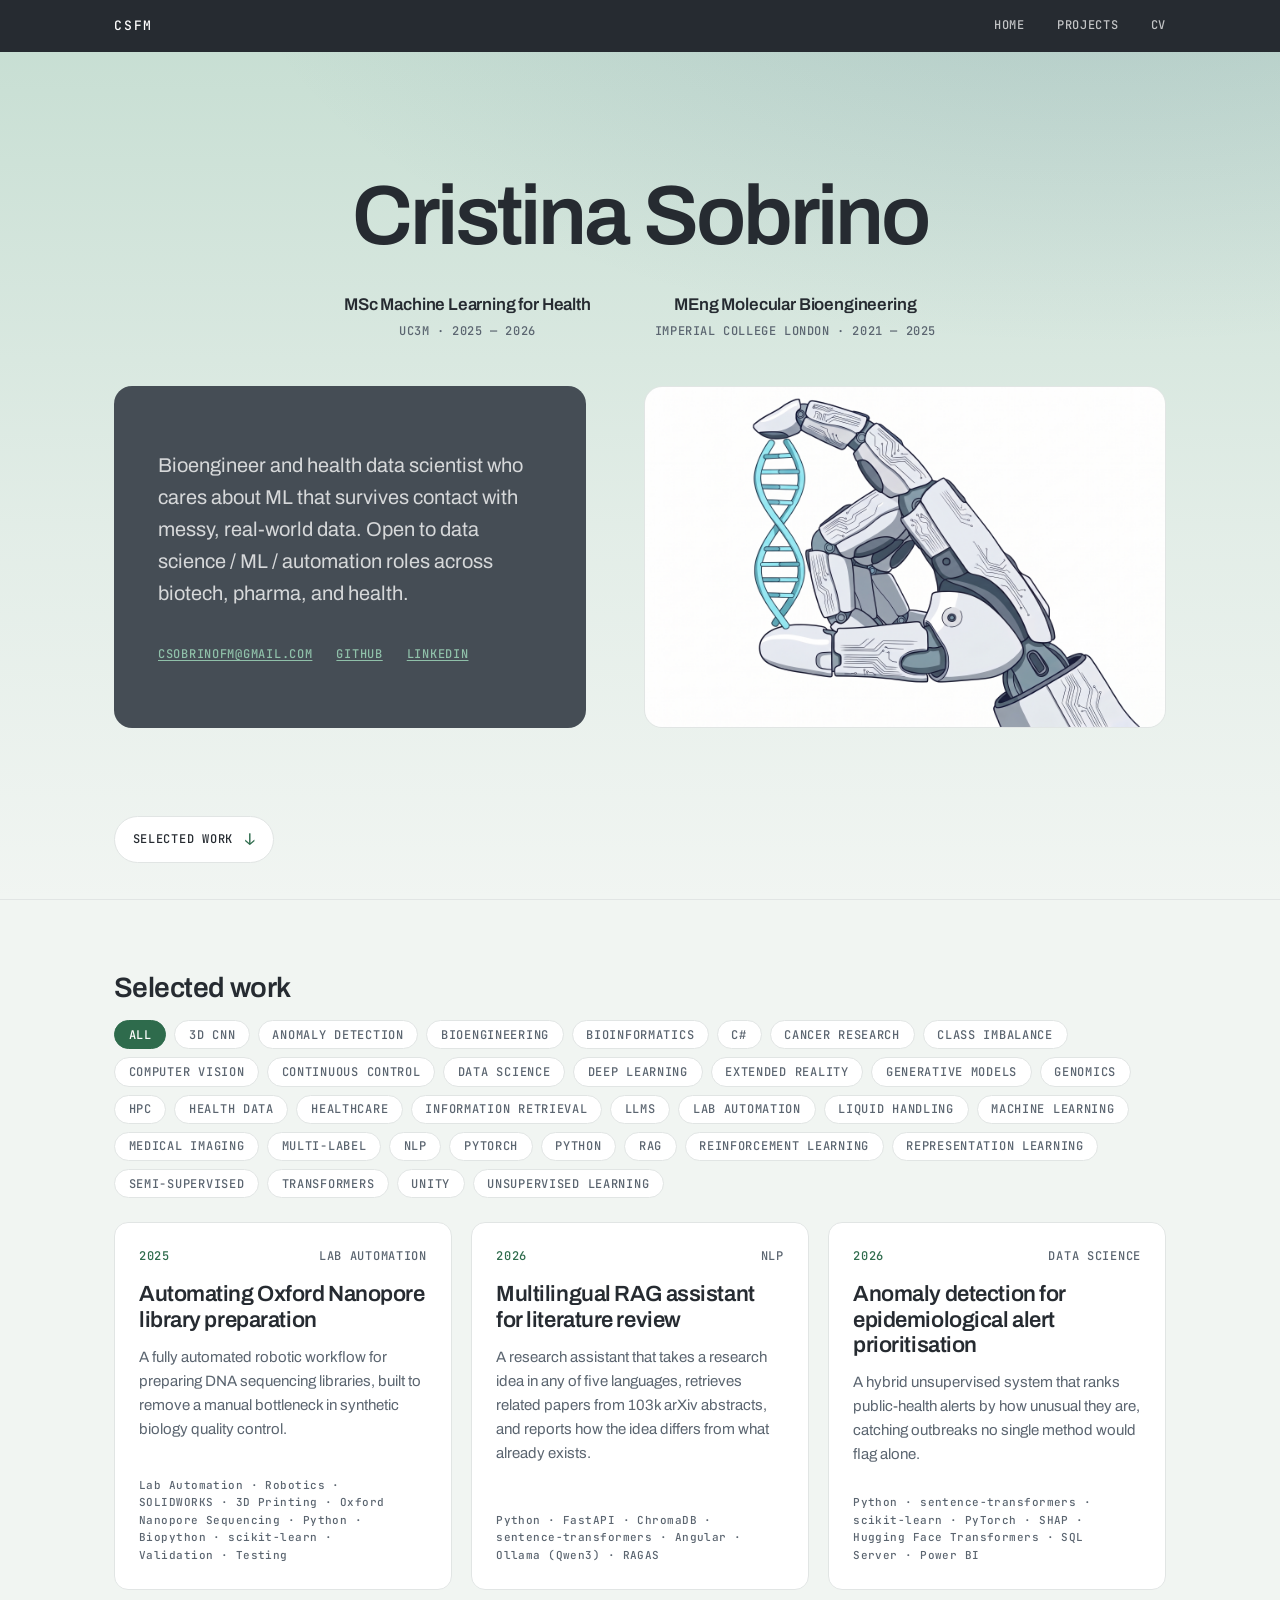
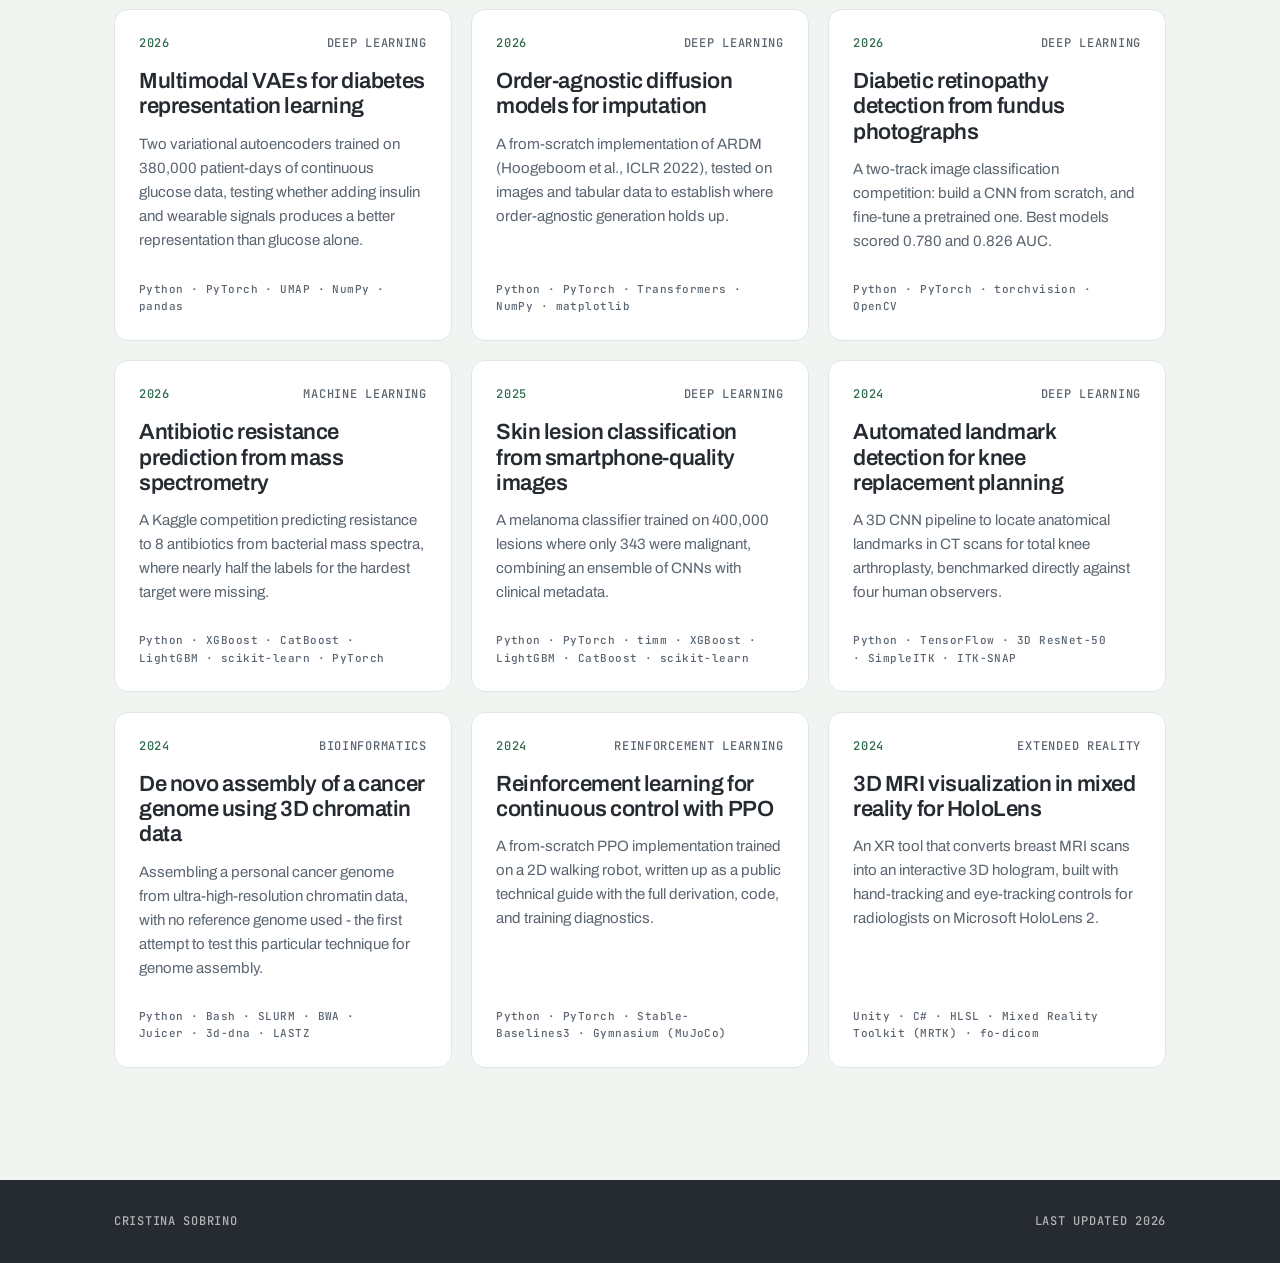
==== index.html @ 98f69caa "unity ux project added" ====
<!doctype html>
<html lang="en">
  <head>
    <meta charset="utf-8" />
    <meta name="viewport" content="width=device-width, initial-scale=1" />
    <title>Cristina Sobrino — Engineering &amp; data science portfolio</title>
    <meta
      name="description"
      content="Selected engineering, data science and software projects."
    />
    <link rel="preconnect" href="https://fonts.googleapis.com" />
    <link rel="preconnect" href="https://fonts.gstatic.com" crossorigin />
    <link
      href="https://fonts.googleapis.com/css2?family=Archivo:wght@400;500;600&family=JetBrains+Mono:wght@500&display=swap"
      rel="stylesheet"
    />
    <link rel="stylesheet" href="assets/css/style.css" />
  </head>
  <body>
    <nav class="nav">
      <div class="shell nav__inner">
        <a class="nav__mark mono" href="index.html">CSFM</a>
        <ul class="nav__links mono">
          <li><a href="index.html">Home</a></li>
          <li><a href="index.html#work">Projects</a></li>
          <li><a href="#">CV</a></li>
        </ul>
      </div>
    </nav>

    <header class="masthead">
      <div class="shell masthead__inner">
        <h1 class="masthead__name">Cristina Sobrino</h1>

        <ul class="degrees">
          <li class="degree">
            <span class="degree__title">MSc Machine Learning for Health</span>
            <span class="degree__meta">UC3M · 2025 — 2026</span>
          </li>
          <li class="degree">
            <span class="degree__title">MEng Molecular Bioengineering</span>
            <span class="degree__meta">Imperial College London · 2021 — 2025</span>
          </li>
        </ul>

        <div class="masthead__split">
          <div class="masthead__text">
            <p class="masthead__lede">
              Bioengineer and health data scientist who cares about ML that survives contact with messy, real-world data. 
              Open to data science / ML / automation roles across biotech, pharma, and health.
            </p>

            <div class="contact mono">
              <a href="mailto:csobrinofm@gmail.com">csobrinofm@gmail.com</a>
              <a href="#">GitHub</a>
              <a href="#">LinkedIn</a>
            </div>
          </div>

          <img
            class="cover"
            src="assets/img/cover.jpg"
            alt=""
            width="1200"
            height="900"
          />
        </div>
      </div>

      <div class="shell masthead__foot">
        <a class="cue" href="#work" data-cue>
          <span class="mono">Selected work</span>
          <span class="cue__arrow" aria-hidden="true">↓</span>
        </a>
      </div>
    </header>

    <main class="shell" id="work">
      <section aria-label="Projects">
        <div class="section__head">
          <h2 class="section__title">Selected work</h2>
          <div
            class="filters"
            data-filters
            role="group"
            aria-label="Filter projects by tag"
          ></div>
        </div>
        <div class="grid" data-grid></div>
      </section>
    </main>

    <footer class="footer">
      <div class="shell footer__inner mono">
        <span>Cristina Sobrino</span>
        <span>Last updated 2026</span>
      </div>
    </footer>

    <script src="assets/js/index.js"></script>
  </body>
</html>
---- assets/css/style.css ----
:root {
  /* Brand palette */
  --ink: #262b31;
  --muted: #5b6570;
  --accent: #8fc0a9;
  --accent-deep: #2e6b4c;
  --secondary: #4a6c8c;
  --rule: #e1e5e4;

  /* Surfaces: tinted ground, white sheets on top of it */
  --paper: #f1f5f2;
  --paper-deep: #e7eeea;
  --surface: #ffffff;
  --panel: #454d55;
  --wash: rgba(143, 192, 169, 0.12);
  --wash-strong: rgba(143, 192, 169, 0.22);

  --font-sans: "Archivo", system-ui, -apple-system, "Segoe UI", sans-serif;
  --font-mono: "JetBrains Mono", ui-monospace, "SF Mono", Menlo, monospace;

  --gutter: clamp(1.25rem, 5vw, 4rem);
  --measure: 66ch;
  --nav-h: 3.25rem;
  --radius: 14px;
}

*,
*::before,
*::after {
  box-sizing: border-box;
}

html {
  scroll-behavior: smooth;
}

#work {
  scroll-margin-top: calc(var(--nav-h) + 1.5rem);
}

body {
  margin: 0;
  min-height: 100vh;
  display: flex;
  flex-direction: column;
  background: var(--paper);
  color: var(--ink);
  font-family: var(--font-sans);
  font-weight: 400;
  font-size: 1rem;
  line-height: 1.6;
  -webkit-font-smoothing: antialiased;
}

h1,
h2,
h3 {
  font-weight: 600;
  letter-spacing: -0.02em;
  line-height: 1.15;
  margin: 0;
}

a {
  color: var(--accent-deep);
  text-decoration-thickness: 1px;
  text-underline-offset: 0.2em;
}

:focus-visible {
  outline: 2px solid var(--accent-deep);
  outline-offset: 3px;
}

img,
video {
  max-width: 100%;
  display: block;
}

/* Mono utility: data labels, numbers, tags */
.mono {
  font-family: var(--font-mono);
  font-weight: 500;
  font-size: 0.75rem;
  letter-spacing: 0.06em;
  text-transform: uppercase;
}

.shell {
  width: 100%;
  max-width: 1180px;
  margin: 0 auto;
  padding: 0 var(--gutter);
}

main.shell {
  flex: 1;
}

/* ---------- Top bar ---------- */

.nav {
  position: sticky;
  top: 0;
  z-index: 10;
  height: var(--nav-h);
  background: var(--ink);
  color: rgba(255, 255, 255, 0.72);
}

.nav__inner {
  display: flex;
  align-items: center;
  justify-content: space-between;
  gap: 1.5rem;
  height: 100%;
}

.nav__mark {
  color: var(--surface);
  text-decoration: none;
  font-size: 0.8125rem;
  letter-spacing: 0.14em;
}

.nav__links {
  display: flex;
  gap: clamp(1rem, 3vw, 2rem);
  margin: 0;
  padding: 0;
  list-style: none;
}

.nav__links a {
  color: rgba(255, 255, 255, 0.72);
  text-decoration: none;
  transition: color 0.18s;
}

.nav__links a:hover {
  color: var(--accent);
}

/* ---------- Masthead: full first screen ---------- */

.masthead {
  position: relative;
  display: flex;
  flex-direction: column;
  min-height: calc(100svh - var(--nav-h));
  overflow: hidden;
  border-bottom: 1px solid var(--rule);
  background:
    radial-gradient(
      110% 80% at 86% -15%,
      rgba(74, 108, 140, 0.18),
      transparent 62%
    ),
    linear-gradient(
      180deg,
      rgba(143, 192, 169, 0.42) 0%,
      rgba(143, 192, 169, 0.14) 58%,
      rgba(143, 192, 169, 0) 100%
    );
}

/* padding-block only — .shell owns the horizontal gutter */
/* Cover: name across the top, then info left and image right */
.masthead__inner {
  flex: 1;
  display: flex;
  flex-direction: column;
  justify-content: center;
  padding-block: clamp(2.5rem, 7vh, 4rem) clamp(2rem, 4vh, 3rem);
}

/* Both columns stretch to one shared top and bottom edge */
.masthead__split {
  display: grid;
  grid-template-columns: minmax(0, 0.95fr) minmax(0, 1.05fr);
  align-items: stretch;
  gap: clamp(2rem, 4.5vw, 4rem);
  margin-top: clamp(1.75rem, 5vh, 3rem);
}

.masthead__text {
  display: flex;
  flex-direction: column;
  align-items: flex-start;
  justify-content: center;
  padding: clamp(1.75rem, 3.5vw, 2.75rem);
  border-radius: calc(var(--radius) + 4px);
  background: var(--panel);
  color: var(--surface);
}

.masthead__text .masthead__lede {
  color: rgba(255, 255, 255, 0.78);
}

.masthead__text .contact a {
  color: var(--accent);
}

.masthead__text .contact a:hover {
  color: var(--surface);
}

.cover {
  width: 100%;
  height: 100%;
  min-height: clamp(17rem, 38vh, 24rem);
  object-fit: cover;
  border: 1px solid var(--rule);
  border-radius: calc(var(--radius) + 4px);
  background: var(--surface);
}

.masthead__foot {
  padding-block: 0 clamp(1.75rem, 4vh, 2.75rem);
}

.cue {
  display: inline-flex;
  align-items: center;
  gap: 0.75rem;
  padding: 0.6rem 1.1rem;
  border: 1px solid var(--rule);
  border-radius: 999px;
  background: var(--surface);
  color: var(--ink);
  text-decoration: none;
  transition: opacity 0.3s, border-color 0.2s, color 0.2s;
}

.cue:hover {
  border-color: var(--accent);
  color: var(--accent-deep);
}

.cue__arrow {
  font-family: var(--font-mono);
  color: var(--accent-deep);
  animation: bob 2.4s ease-in-out infinite;
}

.cue--hidden {
  opacity: 0;
  pointer-events: none;
}

@keyframes bob {
  0%,
  100% {
    transform: translateY(0);
  }
  50% {
    transform: translateY(3px);
  }
}

.masthead__name {
  font-size: clamp(2.75rem, 8vw, 5.25rem);
  letter-spacing: -0.035em;
  text-align: center;
  text-wrap: balance; /* if it wraps, split the lines evenly */
}

.masthead__lede {
  max-width: 38ch;
  margin: 0;
  font-size: clamp(1.0625rem, 1.6vw, 1.25rem);
  color: var(--muted);
}

/* Degrees: centred under the name, side by side until they run out of room */
.degrees {
  display: flex;
  flex-wrap: wrap;
  justify-content: center;
  gap: 0.75rem clamp(2rem, 5vw, 4rem);
  margin: clamp(1.25rem, 3vh, 2rem) 0 0;
  padding: 0;
  list-style: none;
  text-align: center;
}

.degree {
  display: grid;
  gap: 0.2rem;
}

/* Sans for the degree itself — mono is for labels and numbers, not content */
.degree__title {
  font-size: 1.0625rem;
  font-weight: 600;
  letter-spacing: -0.01em;
  color: var(--ink);
}

.degree__meta {
  font-family: var(--font-mono);
  font-weight: 500;
  font-size: 0.75rem;
  letter-spacing: 0.05em;
  text-transform: uppercase;
  color: var(--muted);
}

.contact {
  display: flex;
  flex-wrap: wrap;
  gap: 1.5rem;
  padding: clamp(1.75rem, 4vh, 2.5rem) 0 0;
}

/* ---------- Filters ---------- */

.section__head {
  display: flex;
  flex-wrap: wrap;
  justify-content: space-between;
  align-items: baseline;
  gap: 1rem 1.5rem;
  padding-block: clamp(3rem, 8vh, 5rem) 1.5rem;
}

.section__title {
  font-size: clamp(1.375rem, 2.4vw, 1.75rem);
}

.filters {
  display: flex;
  flex-wrap: wrap;
  align-items: center;
  gap: 0.5rem;
}

.filter {
  font-family: var(--font-mono);
  font-weight: 500;
  font-size: 0.75rem;
  letter-spacing: 0.06em;
  text-transform: uppercase;
  color: var(--muted);
  background: var(--surface);
  border: 1px solid var(--rule);
  border-radius: 999px;
  padding: 0.35rem 0.85rem;
  cursor: pointer;
  transition: color 0.18s, border-color 0.18s, background-color 0.18s;
}

.filter:hover {
  color: var(--ink);
  border-color: var(--accent);
}

.filter[aria-pressed="true"] {
  color: var(--surface);
  border-color: var(--accent-deep);
  background: var(--accent-deep);
}

/* ---------- Project grid ---------- */

.grid {
  display: grid;
  grid-template-columns: repeat(auto-fill, minmax(320px, 1fr));
  gap: clamp(0.875rem, 1.5vw, 1.25rem);
}

.card {
  display: flex;
  flex-direction: column;
  gap: 0.75rem;
  min-height: 15rem;
  padding: 1.5rem;
  border: 1px solid var(--rule);
  border-radius: var(--radius);
  color: inherit;
  text-decoration: none;
  background: var(--surface);
  transition: background-color 0.2s, border-color 0.2s, opacity 0.2s;
}

.card:hover,
.card:focus-visible {
  background: var(--wash);
  border-color: var(--accent);
}

.card--dimmed {
  opacity: 0.35;
  pointer-events: none;
}

.card__meta {
  display: flex;
  justify-content: space-between;
  gap: 1rem;
  color: var(--muted);
}

.card__year {
  color: var(--accent-deep);
}

.card__title {
  font-size: 1.375rem;
  margin-top: 0.25rem;
  transition: color 0.2s;
}

.card:hover .card__title {
  color: var(--accent-deep);
}

.card__summary {
  color: var(--muted);
  font-size: 0.9375rem;
  margin: 0;
}

.card__foot {
  display: flex;
  justify-content: space-between;
  align-items: flex-end;
  gap: 1rem;
  margin-top: auto;
  padding-top: 1rem;
  color: var(--muted);
}

.card__stack {
  font-family: var(--font-mono);
  font-weight: 500;
  font-size: 0.6875rem;
  letter-spacing: 0.04em;
  color: var(--muted);
}

.card__arrow {
  color: var(--accent-deep);
  transform: translateX(-0.25rem);
  opacity: 0;
  transition: transform 0.2s, opacity 0.2s;
}

.card:hover .card__arrow,
.card:focus-visible .card__arrow {
  transform: translateX(0);
  opacity: 1;
}

.tags {
  display: flex;
  flex-wrap: wrap;
  gap: 0.375rem;
}

.tag {
  font-family: var(--font-mono);
  font-weight: 500;
  font-size: 0.6875rem;
  letter-spacing: 0.05em;
  text-transform: uppercase;
  color: var(--accent-deep);
  background: var(--wash-strong);
  border-radius: 2px;
  padding: 0.2rem 0.45rem;
}

/* ---------- Project detail ---------- */

/* Detail pages carry the same colour wash as the masthead, without the band */
.detail {
  background:
    radial-gradient(
      90% 55% at 88% 0%,
      rgba(74, 108, 140, 0.16),
      transparent 60%
    ),
    linear-gradient(
      180deg,
      rgba(143, 192, 169, 0.4) 0%,
      rgba(143, 192, 169, 0) 380px
    ),
    var(--paper);
  background-repeat: no-repeat;
}

.back {
  display: inline-block;
  padding: 1.75rem 0;
  text-decoration: none;
  color: var(--muted);
}

.back:hover {
  color: var(--accent-deep);
}

.sheet {
  background: var(--surface);
  border: 1px solid var(--rule);
  border-radius: var(--radius);
  padding: clamp(1.5rem, 4vw, 3.5rem) clamp(1.25rem, 4vw, 3.5rem)
    clamp(2.5rem, 5vw, 4rem);
}

.project__head {
  padding-bottom: clamp(1.5rem, 3vw, 2.25rem);
}

.project__title {
  font-size: clamp(2rem, 5.5vw, 3.5rem);
  letter-spacing: -0.03em;
  max-width: 20ch;
  margin-top: 1rem;
}

.project__summary {
  max-width: var(--measure);
  margin: 1.25rem 0 0;
  font-size: clamp(1.0625rem, 1.6vw, 1.1875rem);
  color: var(--muted);
}

/* Prose in the main column, spec sheet in a sticky rail beside it */
.layout {
  display: grid;
  grid-template-columns: minmax(0, 1fr) 16rem;
  gap: clamp(2rem, 5vw, 4rem);
  padding-top: clamp(1.5rem, 3vw, 2.25rem);
}

.spec {
  align-self: start;
  border-radius: var(--radius);
  position: sticky;
  top: calc(var(--nav-h) + 1.5rem);
  margin: 0;
  padding: 0.25rem 1.25rem;
  background: var(--paper);
  border: 1px solid var(--rule);
}

.spec__row {
  padding: 0.75rem 0;
  border-bottom: 1px solid var(--rule);
}

.spec__key {
  display: block;
  margin-bottom: 0.15rem;
}

.spec__row:last-child {
  border-bottom: 0;
}

.spec__key {
  color: var(--muted);
}

.spec__row dd {
  margin: 0;
}

.spec__value {
  font-size: 0.9375rem;
}

.spec__value--mono {
  font-family: var(--font-mono);
  font-weight: 500;
  font-size: 0.8125rem;
}

.prose {
  max-width: var(--measure);
}

.prose h2 {
  font-size: 1.25rem;
  margin: 2.5rem 0 0.75rem;
}

.prose h2:first-child {
  margin-top: 0;
}

.prose p {
  margin: 0 0 1.125rem;
}

.prose ul {
  margin: 0 0 1.125rem;
  padding-left: 1.1rem;
}

.prose li {
  margin-bottom: 0.375rem;
}

.gallery {
  display: flex;
  flex-wrap: wrap;
  align-items: flex-start;
  gap: 1.5rem;
  padding: clamp(2.5rem, 5vw, 3.5rem) 0 0;
}

.section-images {
  display: flex;
  flex-direction: column;
  gap: 1.5rem;
  margin: 1.5rem 0;
}

/* Two- and three-up. Each figure is given width in proportion to its own
   aspect ratio, so every image in a row lands at exactly the same height
   without being cropped or stretched — equal columns would instead leave
   images of differing shape at differing heights. */
.section-images__row {
  display: flex;
  align-items: flex-start;
  gap: 1.5rem;
}

.section-images--triple .section-images__row {
  gap: 1rem;
}

.section-images__row > .figure {
  flex: var(--aspect, 1) 1 0%;
  min-width: 0;
}

.section-images__row .figure__frame:not(.figure__frame--empty) {
  width: 100%;
}

.section-images__row .figure__frame img {
  display: block;
  width: 100%;
  height: auto;
}

.figure {
  margin: 0;
}

.figure__frame {
  border: 1px solid var(--rule);
  border-radius: var(--radius);
  background: var(--paper);
  overflow: hidden;
}

/* Shrink the frame to the image rather than letting it run the full column
   width with the image floating in it. Images are never scaled up past
   their own resolution. */
.figure__frame:not(.figure__frame--empty) {
  width: fit-content;
  max-width: 100%;
}

/* Same height across the row, natural aspect ratio per image —
   width follows the image's own shape, gaps are left blank rather
   than cropping or stretching. Doesn't apply to the empty placeholder,
   which has no image to size around and keeps its own 4:3 box. */
.gallery .figure__frame:not(.figure__frame--empty) {
  height: clamp(14rem, 22vw, 20rem);
  width: fit-content;
}

.gallery .figure__frame img {
  height: 100%;
  width: auto;
  max-width: 100%;
  display: block;
}

.figure__frame--empty {
  display: grid;
  place-items: center;
  aspect-ratio: 4 / 3;
  background: repeating-linear-gradient(
    -45deg,
    var(--paper),
    var(--paper) 9px,
    var(--paper-deep) 9px,
    var(--paper-deep) 18px
  );
  color: var(--muted);
}

.figure figcaption {
  padding-top: 0.625rem;
  color: var(--muted);
  font-family: var(--font-mono);
  font-weight: 500;
  font-size: 0.75rem;
}

.repo {
  display: inline-flex;
  border-radius: calc(var(--radius) - 6px);
  align-items: center;
  gap: 0.5rem;
  margin: clamp(2.5rem, 5vw, 3.5rem) 0 0;
  padding: 0.7rem 1.1rem;
  border: 1px solid var(--accent-deep);
  background: var(--accent-deep);
  color: var(--surface);
  text-decoration: none;
  font-family: var(--font-mono);
  font-weight: 500;
  font-size: 0.8125rem;
  letter-spacing: 0.05em;
  text-transform: uppercase;
  transition: background-color 0.2s;
}

.repo:hover {
  background: #245740;
}

/* ---------- Footer band ---------- */

.footer {
  margin-top: clamp(4rem, 9vw, 7rem);
  background: var(--ink);
  color: rgba(255, 255, 255, 0.65);
}

.footer__inner {
  display: flex;
  flex-wrap: wrap;
  justify-content: space-between;
  gap: 1rem;
  padding-block: 2rem;
}

.footer a {
  color: var(--accent);
}

/* ---------- Motion ---------- */

.reveal {
  opacity: 0;
  transform: translateY(8px);
}

.reveal--in {
  animation: reveal 0.55s ease forwards;
  animation-delay: var(--delay, 0ms);
}

@keyframes reveal {
  to {
    opacity: 1;
    transform: none;
  }
}

@media (prefers-reduced-motion: reduce) {
  html {
    scroll-behavior: auto;
  }

  *,
  *::before,
  *::after {
    animation-duration: 0.01ms !important;
    animation-iteration-count: 1 !important;
    transition-duration: 0.01ms !important;
  }

  .reveal {
    opacity: 1;
    transform: none;
  }
}

/* ---------- Small screens ---------- */

@media (max-width: 900px) {
  .masthead__split {
    grid-template-columns: 1fr;
    gap: clamp(1.75rem, 5vh, 2.5rem);
  }

  .cover {
    aspect-ratio: 16 / 10;
  }

  .layout {
    grid-template-columns: 1fr;
  }

  .spec {
    position: static;
    order: -1;
  }
}

@media (max-width: 640px) {
  /* Mono runs wide — keep long degree titles on one line */
  .degree__title {
    font-size: 0.875rem;
  }

  .degree__meta {
    font-size: 0.6875rem;
  }

  .grid {
    grid-template-columns: 1fr;
  }

  .gallery .figure__frame:not(.figure__frame--empty) {
    height: auto;
    width: 100%;
  }

  .gallery .figure__frame:not(.figure__frame--empty) img {
    width: 100%;
    height: auto;
  }

  .section-images__row {
    flex-direction: column;
  }
}
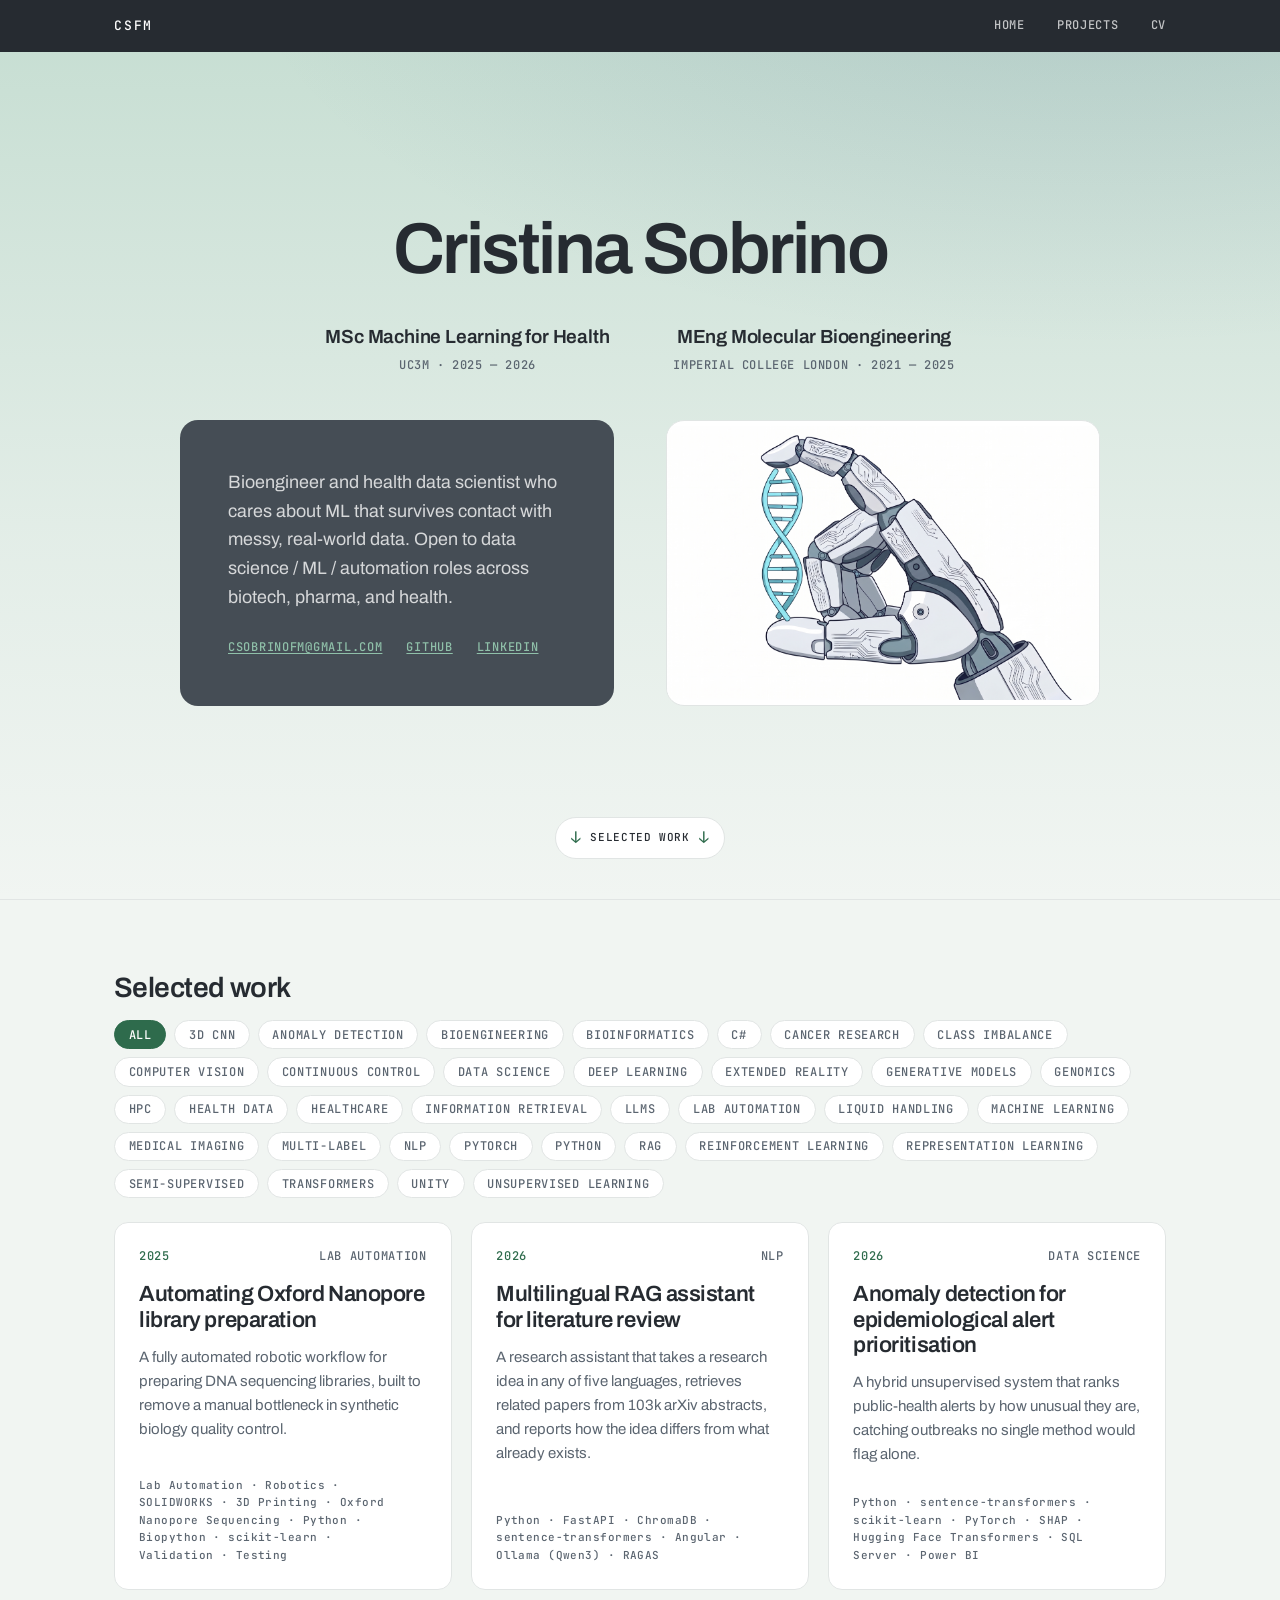
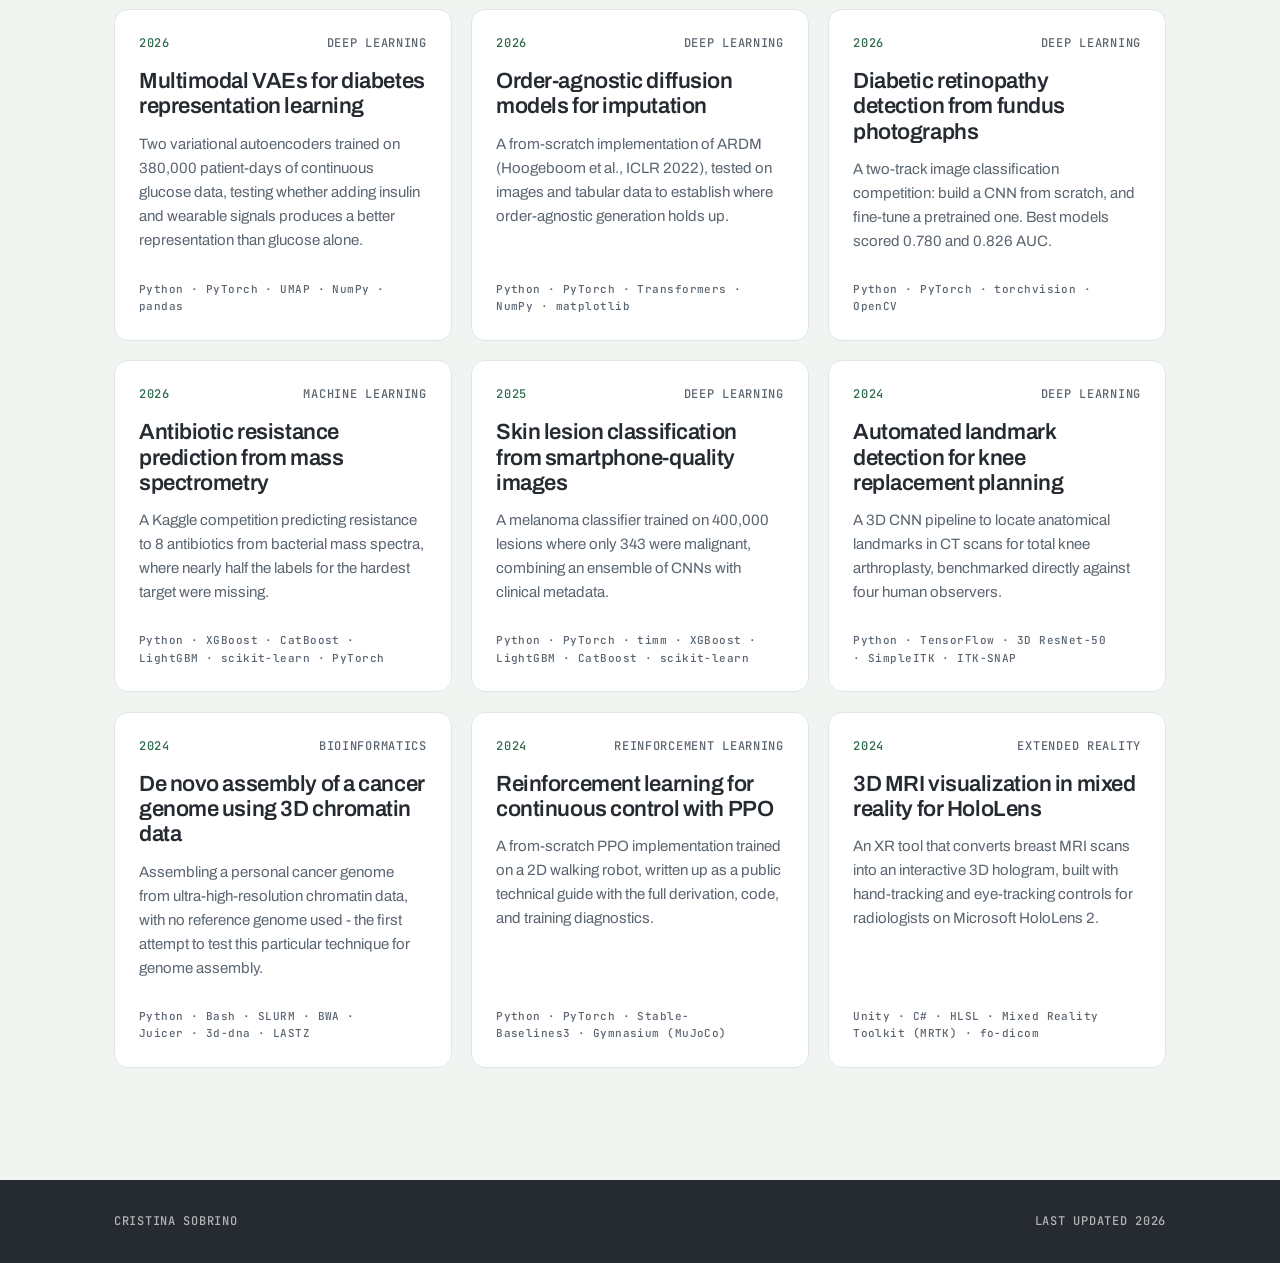
==== commit 6db8aa11: "fixed cover page" ====
--- a/index.html
+++ b/index.html
@@ -69,6 +69,7 @@
 
       <div class="shell masthead__foot">
         <a class="cue" href="#work" data-cue>
+          <span class="cue__arrow" aria-hidden="true">↓</span>
           <span class="mono">Selected work</span>
           <span class="cue__arrow" aria-hidden="true">↓</span>
         </a>
--- a/assets/css/style.css
+++ b/assets/css/style.css
@@ -172,30 +172,34 @@
   display: flex;
   flex-direction: column;
   justify-content: center;
-  padding-block: clamp(2.5rem, 7vh, 4rem) clamp(2rem, 4vh, 3rem);
-}
-
-/* Both columns stretch to one shared top and bottom edge */
+  padding-block: clamp(2.25rem, 7vh, 5rem) clamp(1rem, 2vh, 1.5rem);
+}
+
+/* Both columns stretch to one shared top and bottom edge, at equal width */
 .masthead__split {
   display: grid;
-  grid-template-columns: minmax(0, 0.95fr) minmax(0, 1.05fr);
+  grid-template-columns: minmax(0, 1fr) minmax(0, 1fr);
   align-items: stretch;
-  gap: clamp(2rem, 4.5vw, 4rem);
-  margin-top: clamp(1.75rem, 5vh, 3rem);
+  gap: clamp(1.75rem, 4vw, 3.25rem);
+  margin-top: clamp(2rem, 5vh, 3.5rem);
+  width: 100%;
+  max-width: 920px;
+  margin-inline: auto;
 }
 
 .masthead__text {
   display: flex;
   flex-direction: column;
-  align-items: flex-start;
+  align-items: stretch;
   justify-content: center;
-  padding: clamp(1.75rem, 3.5vw, 2.75rem);
+  padding: clamp(1.5rem, 4.5vw, 3rem);
   border-radius: calc(var(--radius) + 4px);
   background: var(--panel);
   color: var(--surface);
 }
 
 .masthead__text .masthead__lede {
+  max-width: none;
   color: rgba(255, 255, 255, 0.78);
 }
 
@@ -209,23 +213,25 @@
 
 .cover {
   width: 100%;
-  height: 100%;
-  min-height: clamp(17rem, 38vh, 24rem);
-  object-fit: cover;
+  height: auto;
+  align-self: stretch;
+  object-fit: contain;
   border: 1px solid var(--rule);
   border-radius: calc(var(--radius) + 4px);
   background: var(--surface);
 }
 
 .masthead__foot {
-  padding-block: 0 clamp(1.75rem, 4vh, 2.75rem);
+  display: flex;
+  justify-content: center;
+  padding-block: 0 clamp(2rem, 4.5vh, 3rem);
 }
 
 .cue {
   display: inline-flex;
   align-items: center;
-  gap: 0.75rem;
-  padding: 0.6rem 1.1rem;
+  gap: 0.6rem;
+  padding: 0.45rem 0.9rem;
   border: 1px solid var(--rule);
   border-radius: 999px;
   background: var(--surface);
@@ -239,6 +245,10 @@
   color: var(--accent-deep);
 }
 
+.cue .mono {
+  font-size: 0.6875rem;
+}
+
 .cue__arrow {
   font-family: var(--font-mono);
   color: var(--accent-deep);
@@ -261,7 +271,7 @@
 }
 
 .masthead__name {
-  font-size: clamp(2.75rem, 8vw, 5.25rem);
+  font-size: clamp(2.5rem, 6.5vw, 4.5rem);
   letter-spacing: -0.035em;
   text-align: center;
   text-wrap: balance; /* if it wraps, split the lines evenly */
@@ -270,7 +280,7 @@
 .masthead__lede {
   max-width: 38ch;
   margin: 0;
-  font-size: clamp(1.0625rem, 1.6vw, 1.25rem);
+  font-size: clamp(1rem, 1.4vw, 1.125rem);
   color: var(--muted);
 }
 
@@ -280,7 +290,7 @@
   flex-wrap: wrap;
   justify-content: center;
   gap: 0.75rem clamp(2rem, 5vw, 4rem);
-  margin: clamp(1.25rem, 3vh, 2rem) 0 0;
+  margin: clamp(1.5rem, 3.5vh, 2.5rem) 0 0;
   padding: 0;
   list-style: none;
   text-align: center;
@@ -293,7 +303,7 @@
 
 /* Sans for the degree itself — mono is for labels and numbers, not content */
 .degree__title {
-  font-size: 1.0625rem;
+  font-size: 1.1875rem;
   font-weight: 600;
   letter-spacing: -0.01em;
   color: var(--ink);
@@ -312,7 +322,7 @@
   display: flex;
   flex-wrap: wrap;
   gap: 1.5rem;
-  padding: clamp(1.75rem, 4vh, 2.5rem) 0 0;
+  padding: clamp(1.25rem, 3vh, 2.25rem) 0 0;
 }
 
 /* ---------- Filters ---------- */
@@ -796,7 +806,10 @@
   }
 
   .cover {
-    aspect-ratio: 16 / 10;
+    height: auto;
+    min-height: 0;
+    aspect-ratio: 16 / 9;
+    max-height: 38vh;
   }
 
   .layout {
@@ -823,6 +836,19 @@
     grid-template-columns: 1fr;
   }
 
+  /* Stacked hero needs to give the scroll cue room on short phones */
+  .cover {
+    aspect-ratio: 2 / 1;
+  }
+
+  .contact {
+    padding-top: clamp(1.25rem, 2.5vh, 1.75rem);
+  }
+
+  .masthead__split {
+    gap: clamp(1.25rem, 3vh, 1.75rem);
+  }
+
   .gallery .figure__frame:not(.figure__frame--empty) {
     height: auto;
     width: 100%;
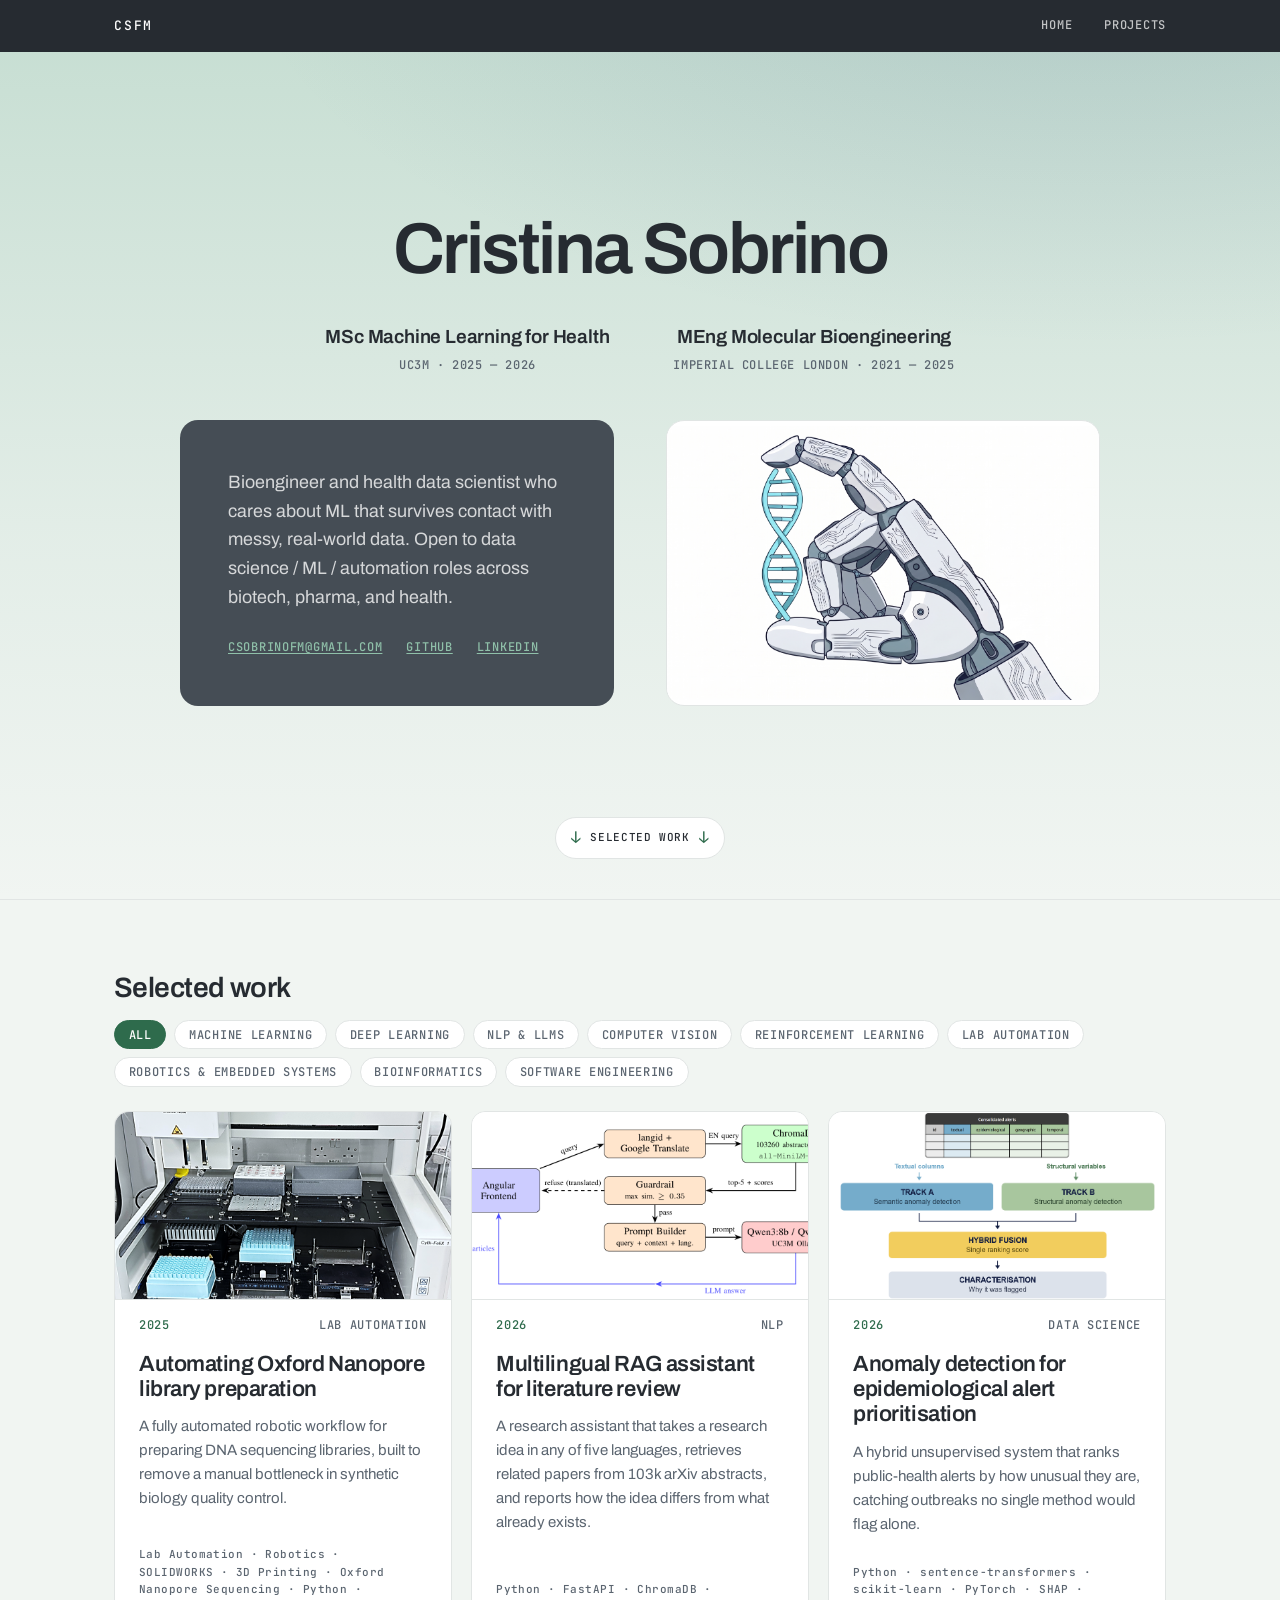
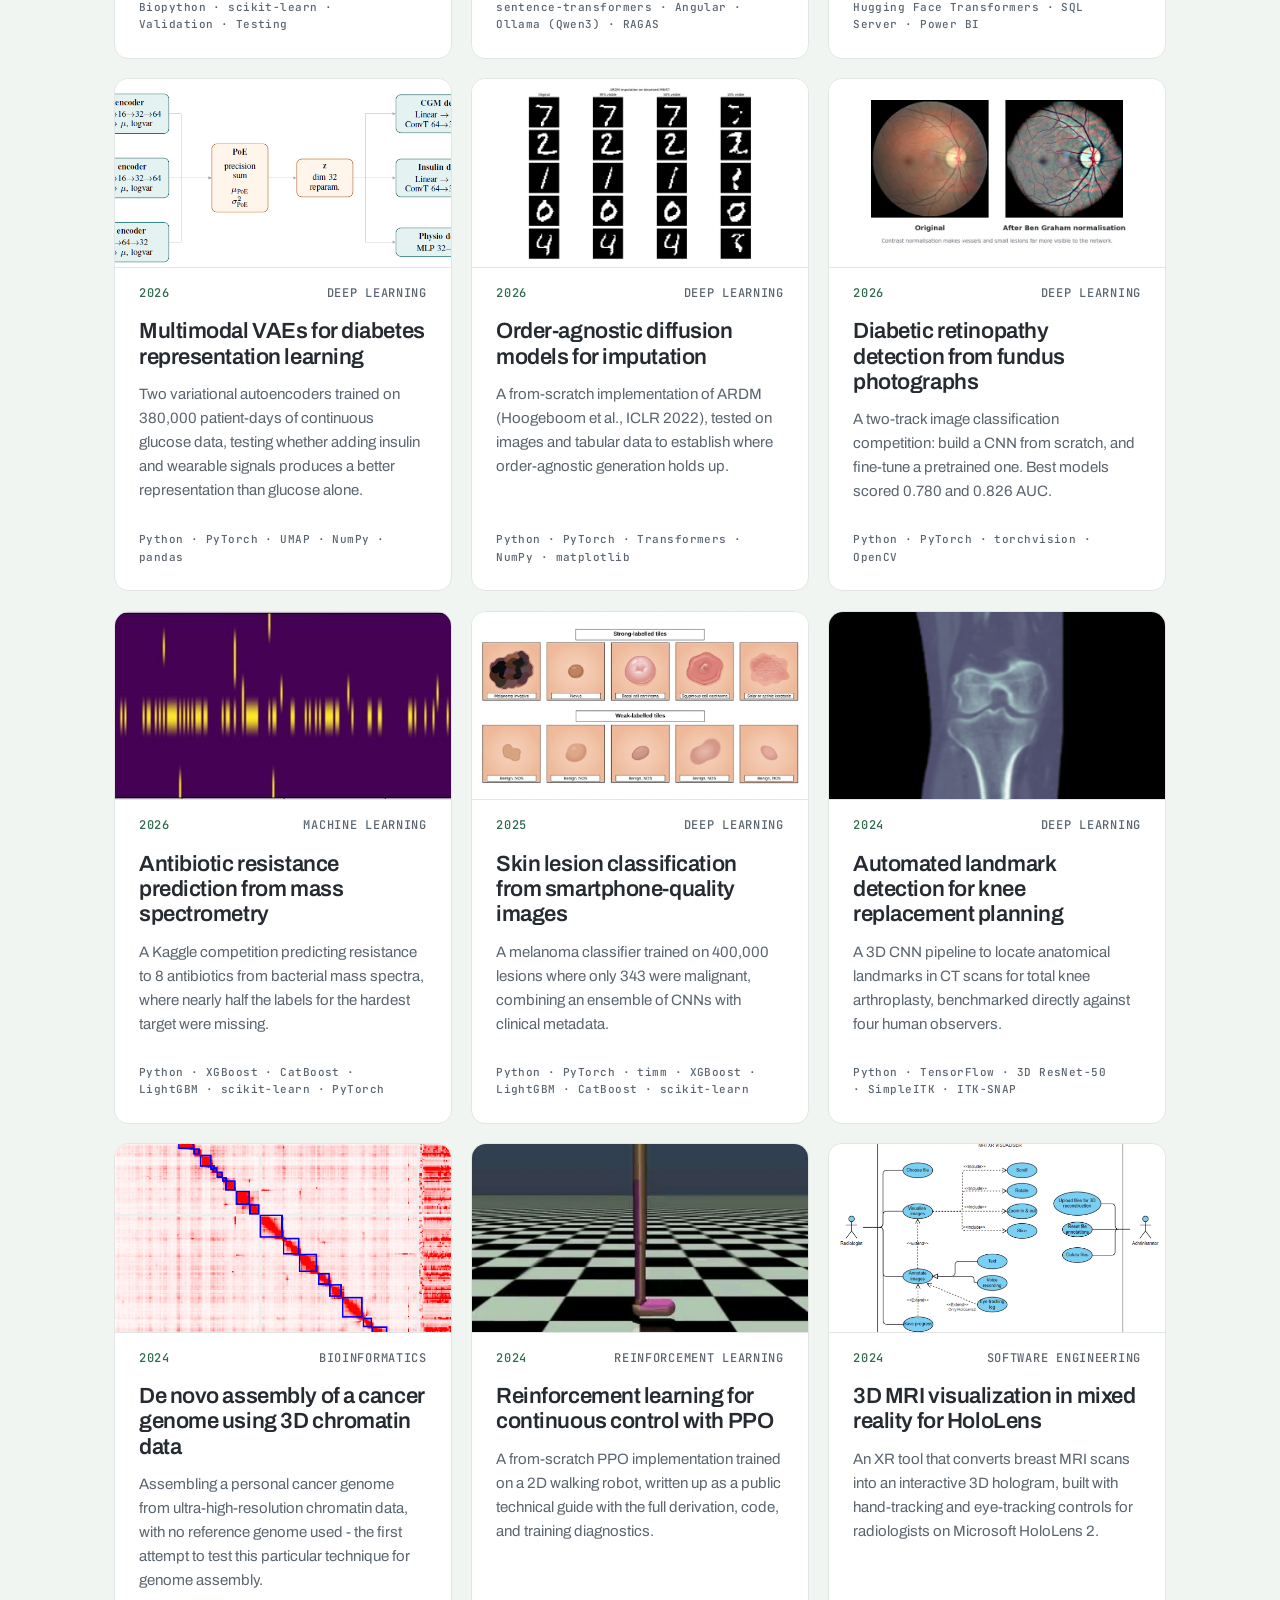
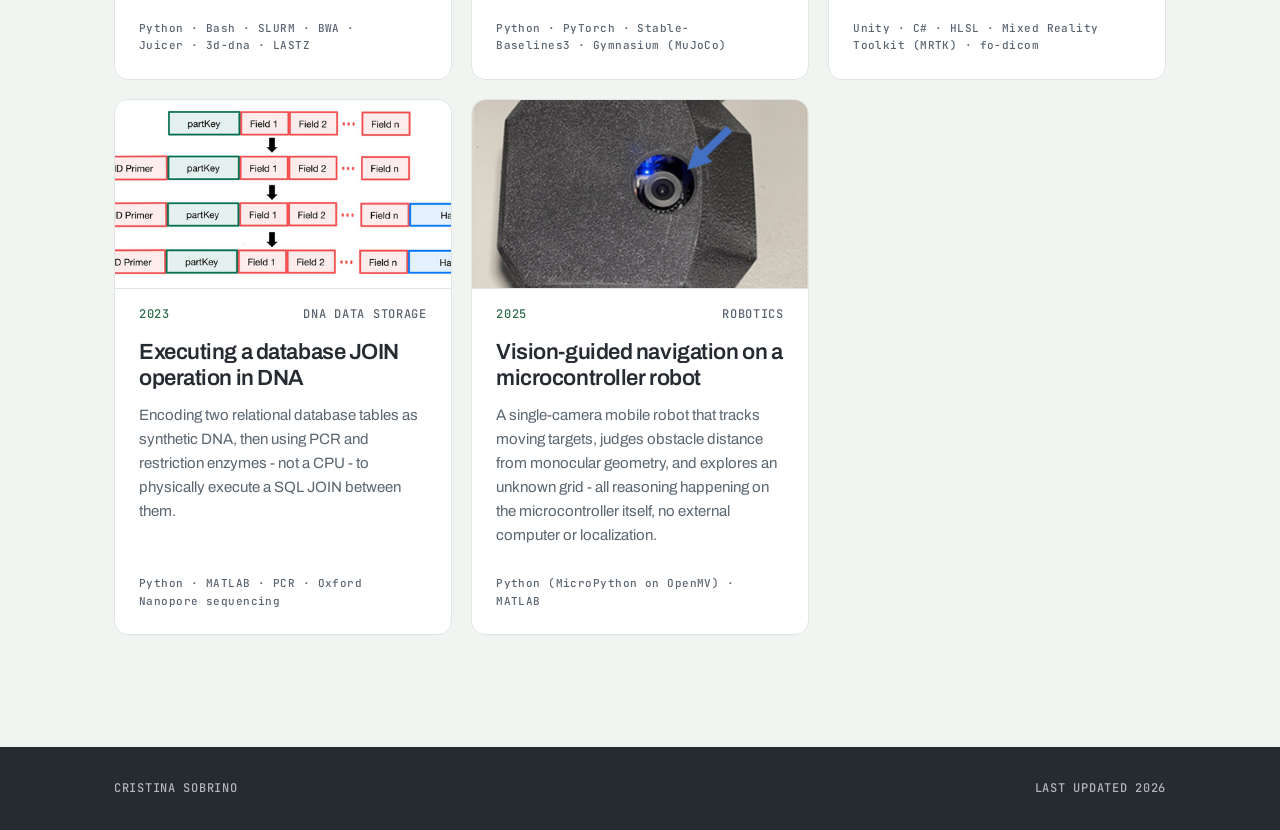
==== commit bf413783: "removed cv option" ====
--- a/index.html
+++ b/index.html
@@ -23,7 +23,6 @@
         <ul class="nav__links mono">
           <li><a href="index.html">Home</a></li>
           <li><a href="index.html#work">Projects</a></li>
-          <li><a href="#">CV</a></li>
         </ul>
       </div>
     </nav>
--- a/assets/css/style.css
+++ b/assets/css/style.css
@@ -401,9 +401,30 @@
   border-color: var(--accent);
 }
 
-.card--dimmed {
-  opacity: 0.35;
-  pointer-events: none;
+/* .card sets display:flex, which would otherwise beat the UA [hidden] rule */
+.card[hidden] {
+  display: none;
+}
+
+/* Negative margins pull the thumb out to the card's edges, past its padding */
+.card__thumb {
+  margin: -1.5rem -1.5rem 0.25rem;
+  aspect-ratio: 16 / 9;
+  overflow: hidden;
+  border-radius: var(--radius) var(--radius) 0 0;
+  border-bottom: 1px solid var(--rule);
+  background: var(--paper-deep);
+}
+
+.card__thumb img {
+  width: 100%;
+  height: 100%;
+  object-fit: cover;
+  transition: transform 0.35s ease;
+}
+
+.card:hover .card__thumb img {
+  transform: scale(1.03);
 }
 
 .card__meta {
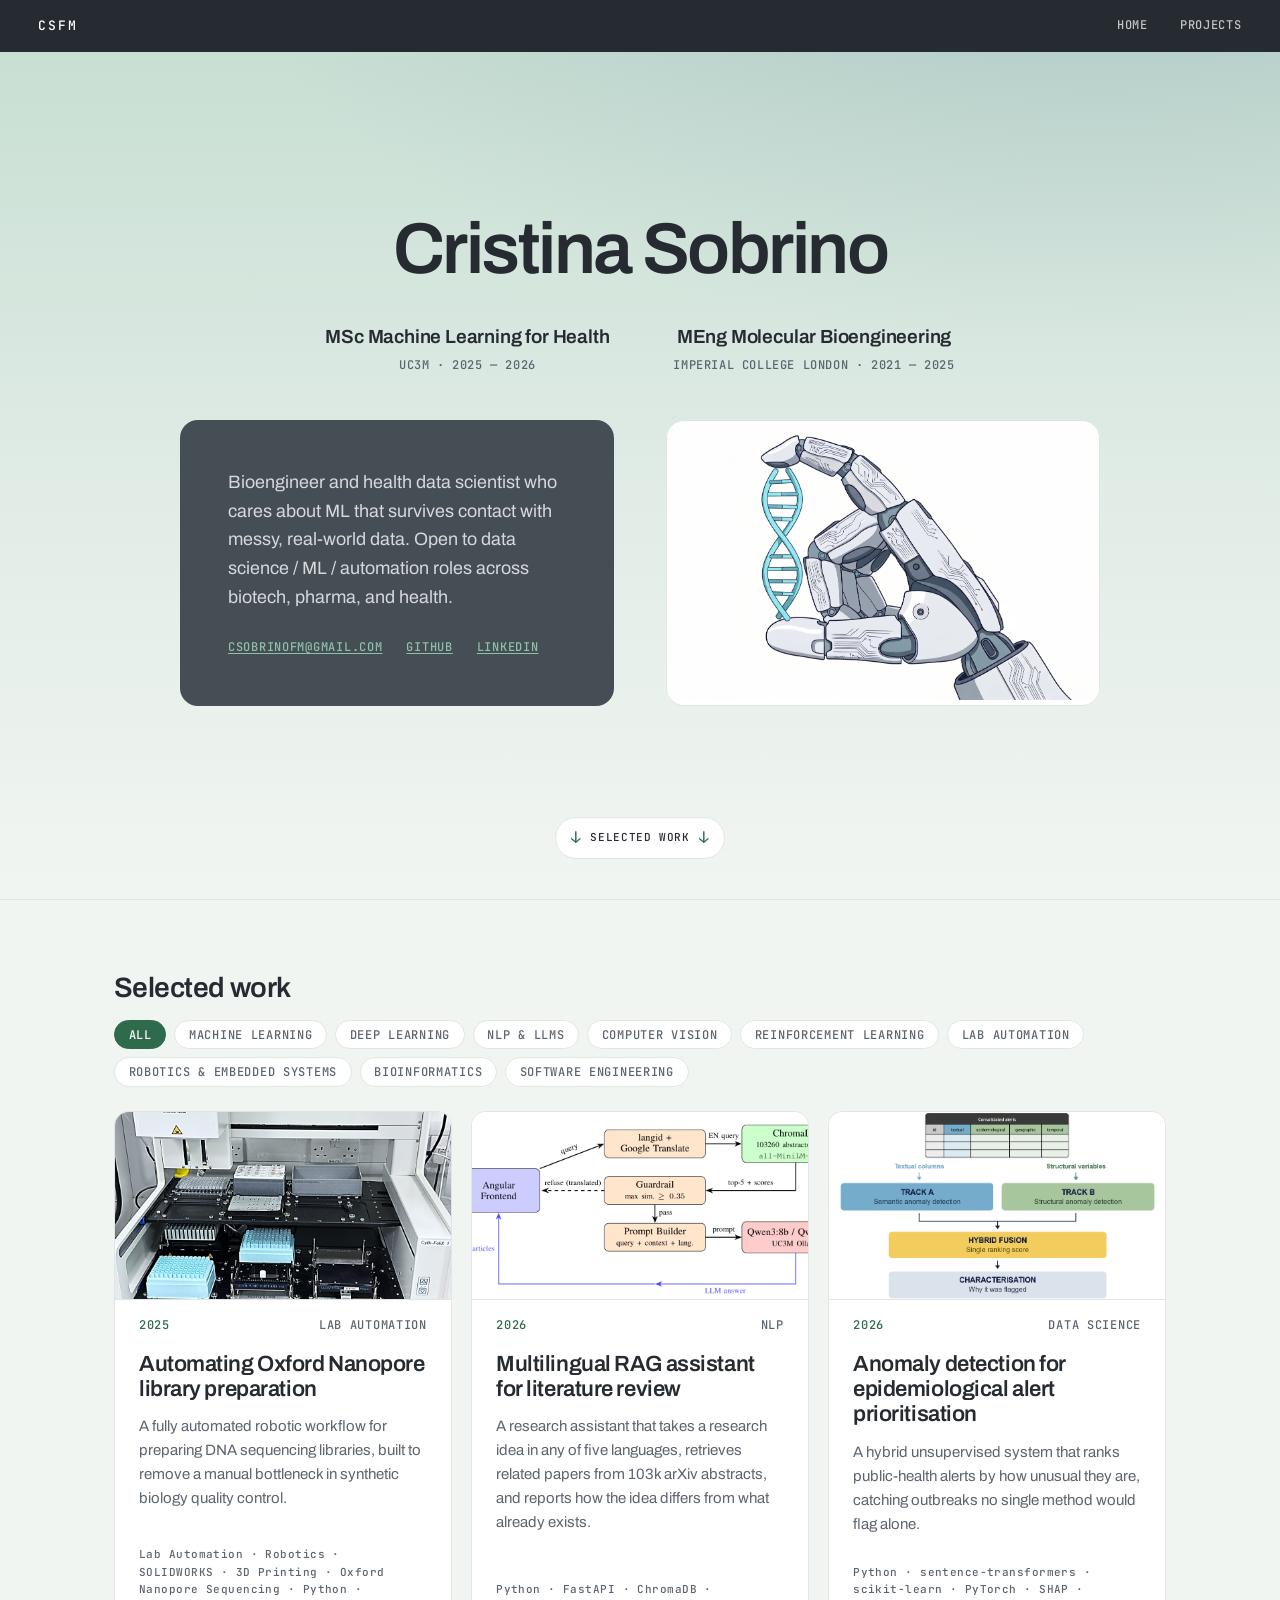
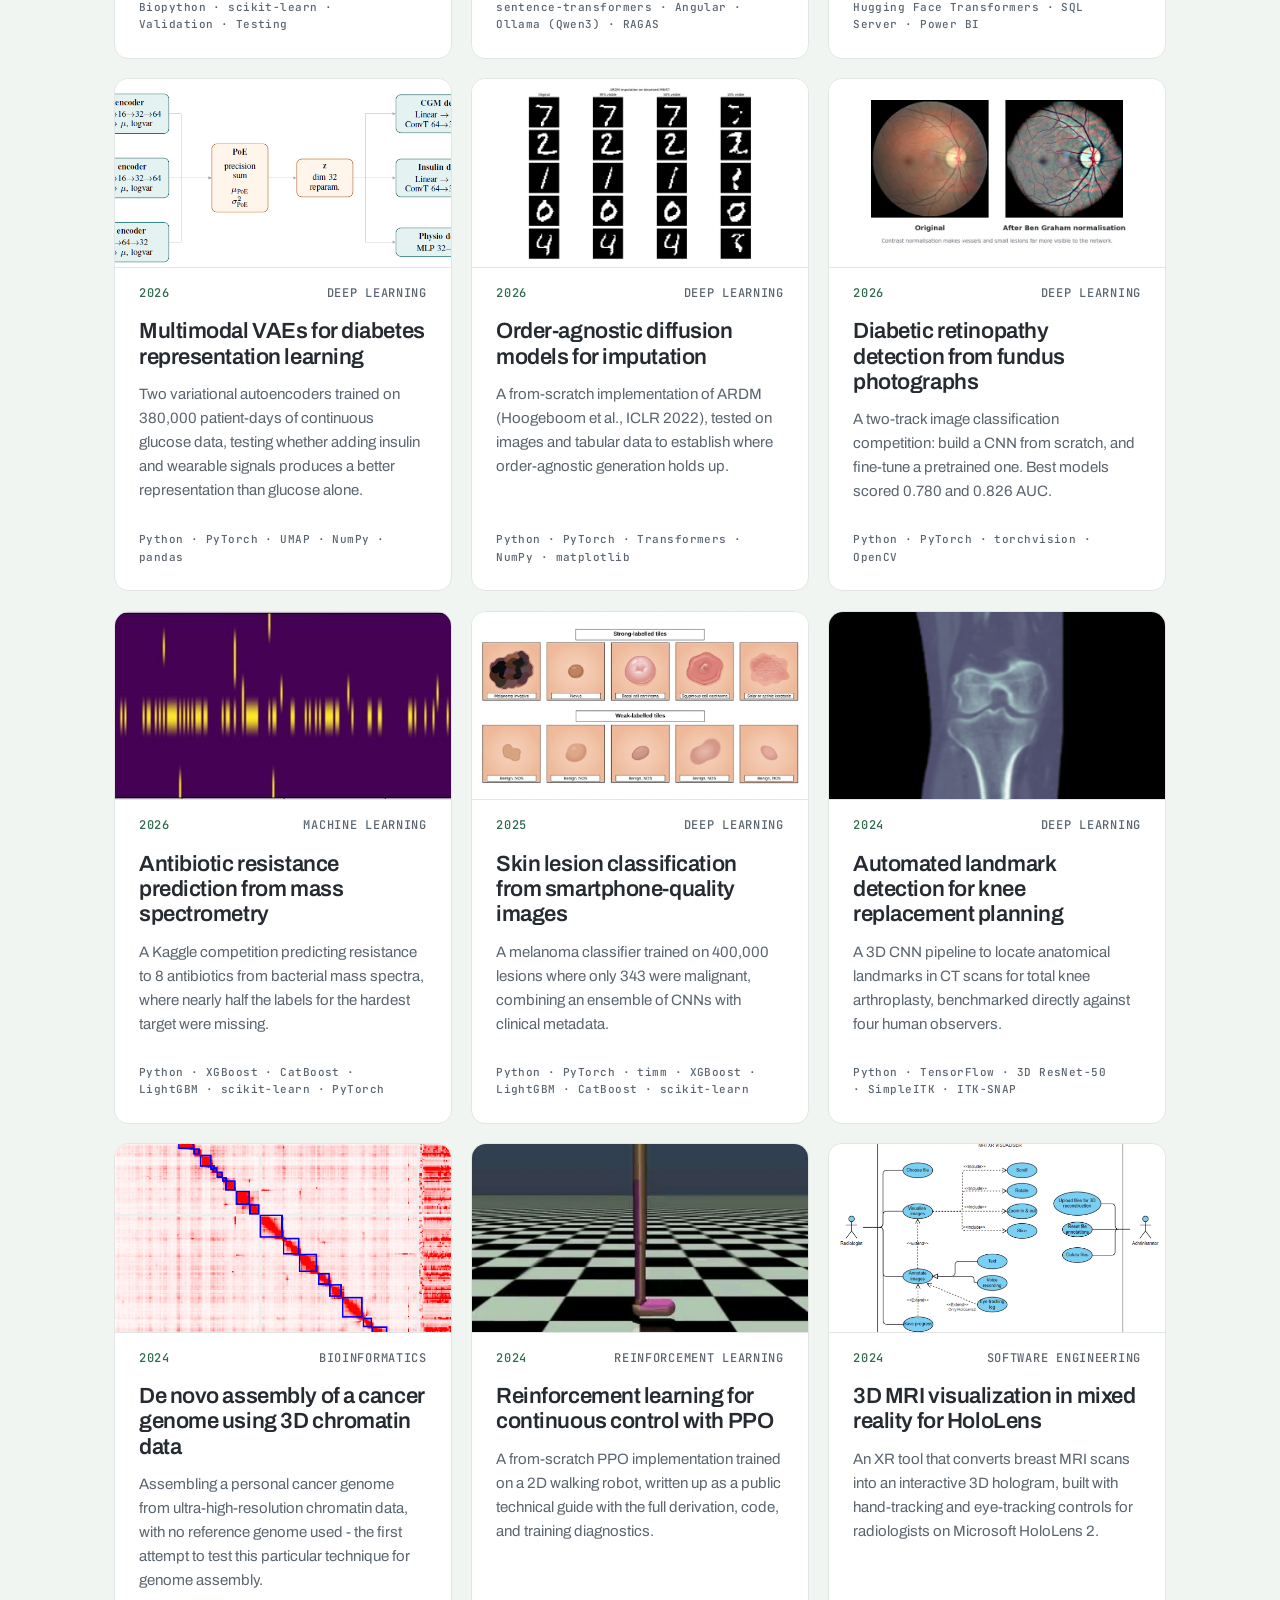
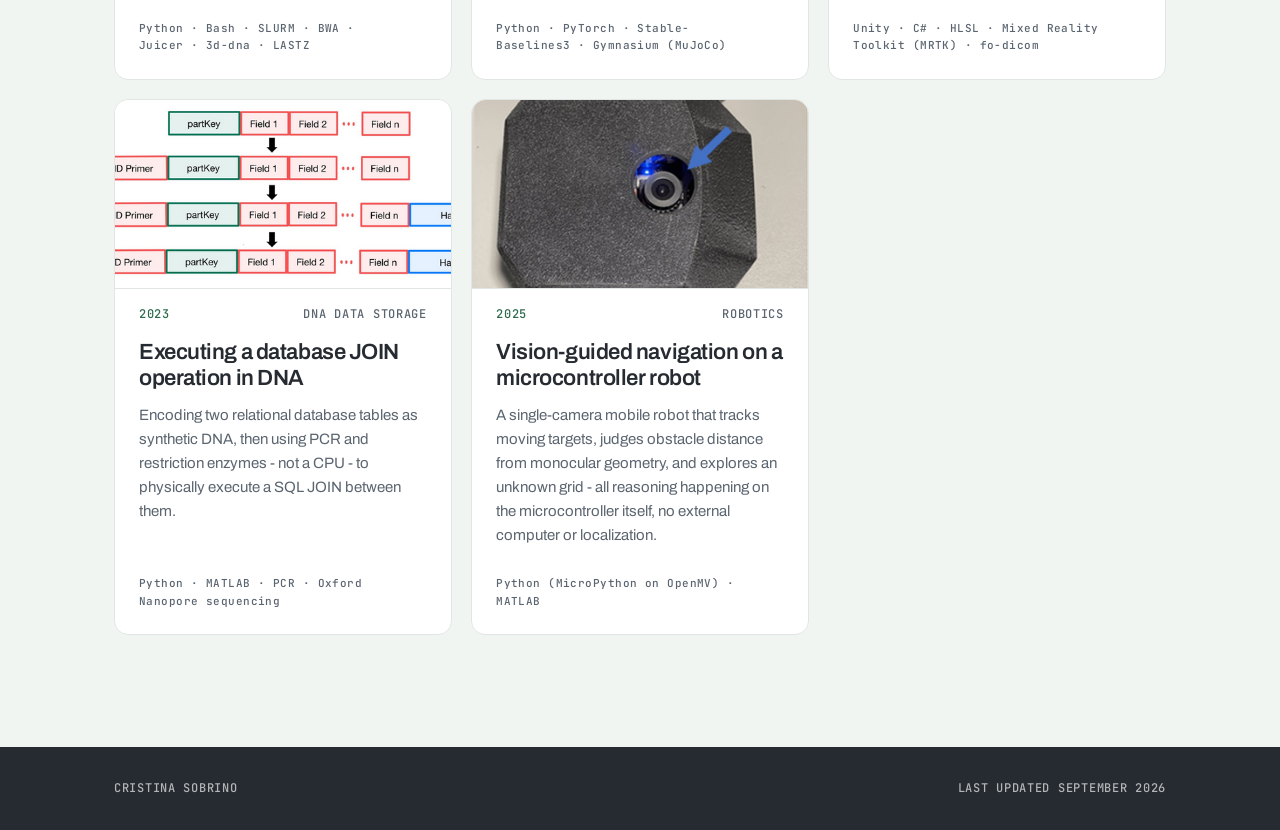
==== commit f68470e2: "changed footer to update month" ====
--- a/index.html
+++ b/index.html
@@ -93,7 +93,7 @@
     <footer class="footer">
       <div class="shell footer__inner mono">
         <span>Cristina Sobrino</span>
-        <span>Last updated 2026</span>
+        <span>Last updated September 2026</span>
       </div>
     </footer>
 
--- a/assets/css/style.css
+++ b/assets/css/style.css
@@ -109,12 +109,16 @@
   color: rgba(255, 255, 255, 0.72);
 }
 
+/* The bar spans the window, so the mark and links sit near its edges instead
+   of pulling in to the 1180px content column */
 .nav__inner {
   display: flex;
   align-items: center;
   justify-content: space-between;
   gap: 1.5rem;
   height: 100%;
+  max-width: none;
+  padding-inline: clamp(1rem, 3vw, 2.5rem);
 }
 
 .nav__mark {
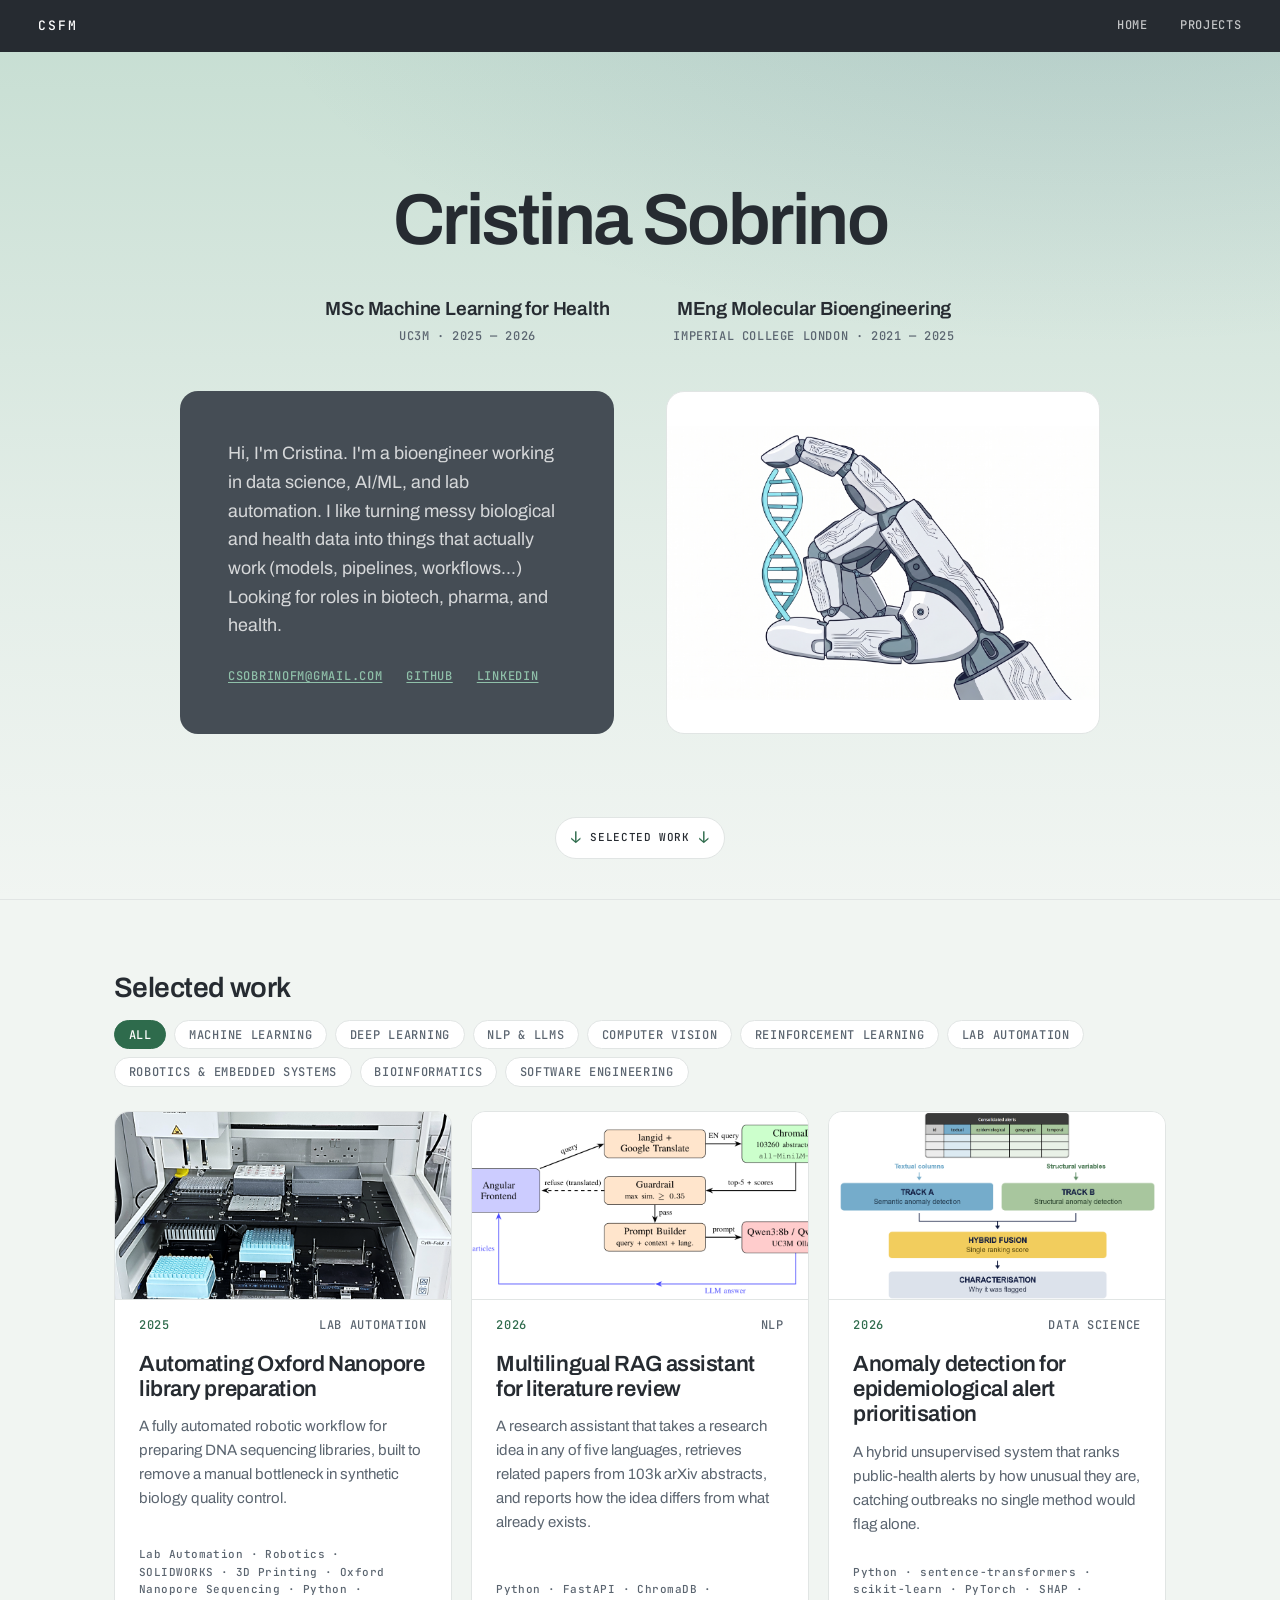
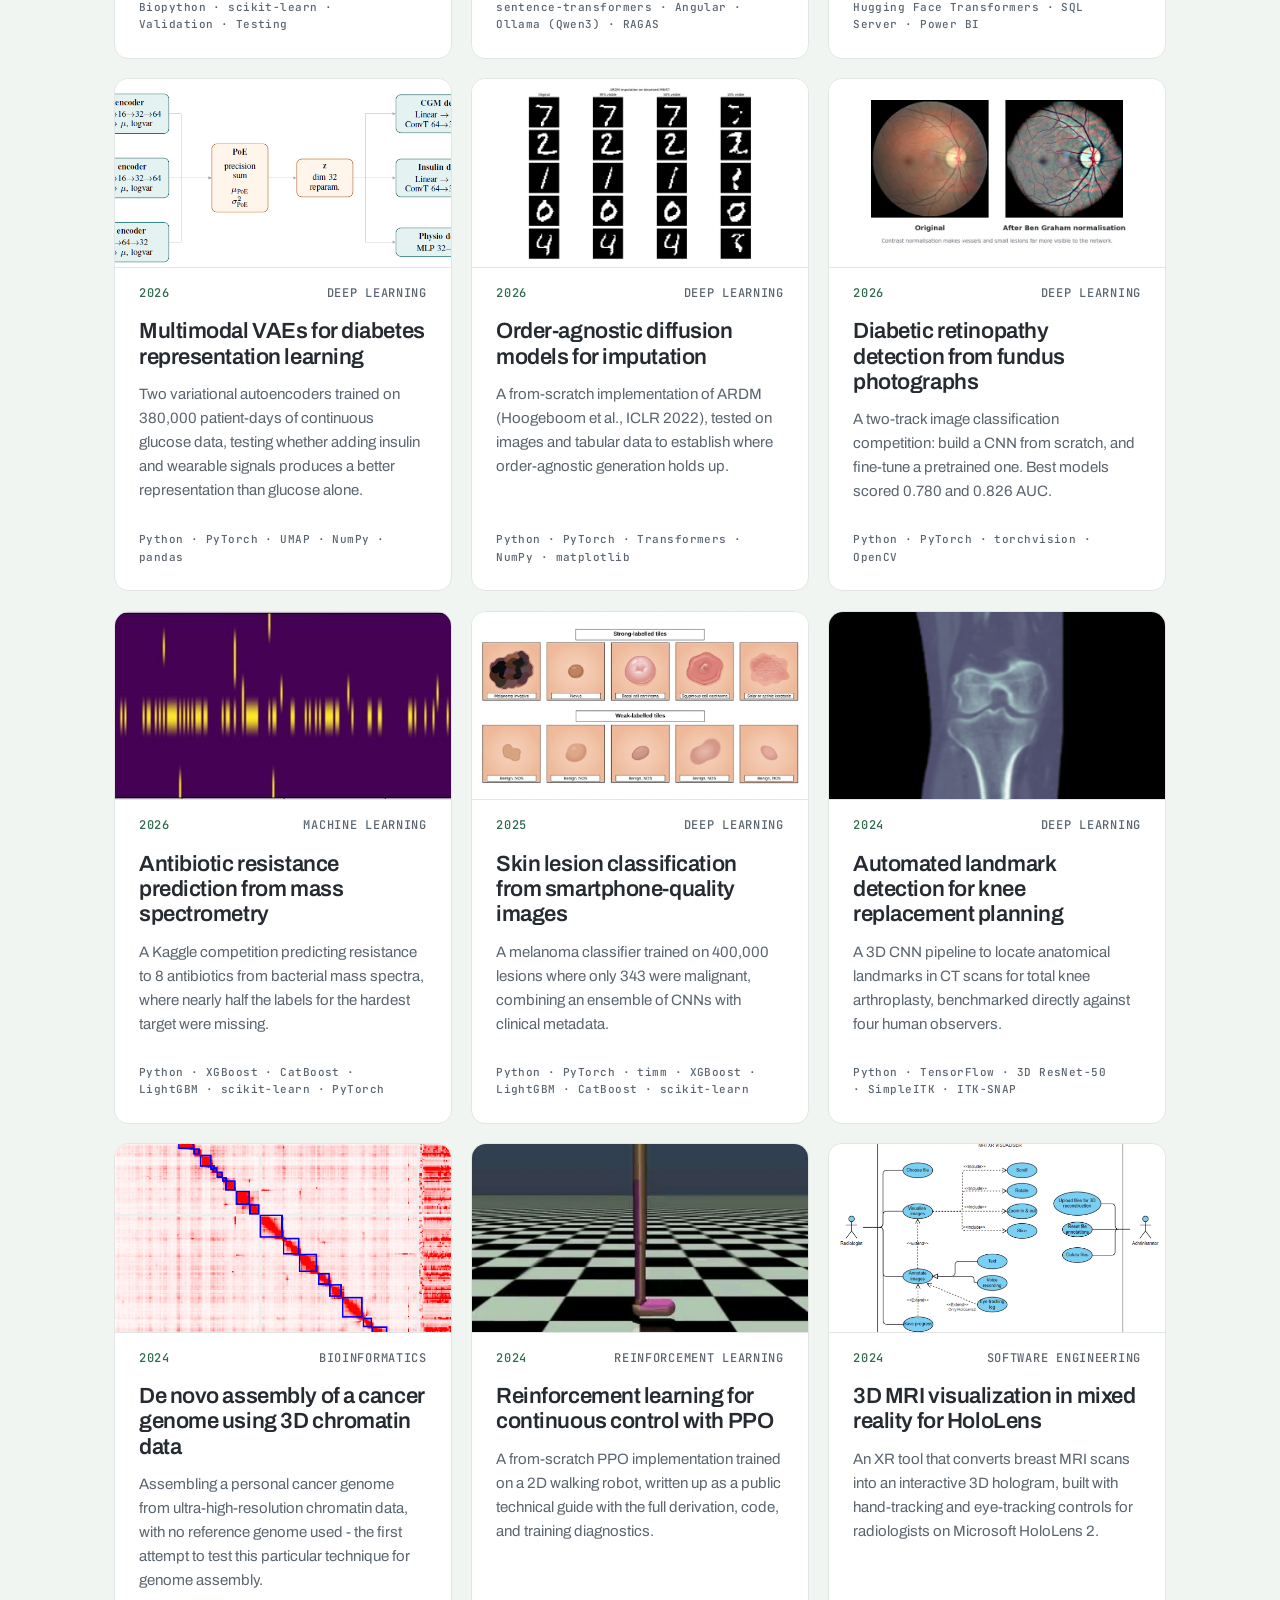
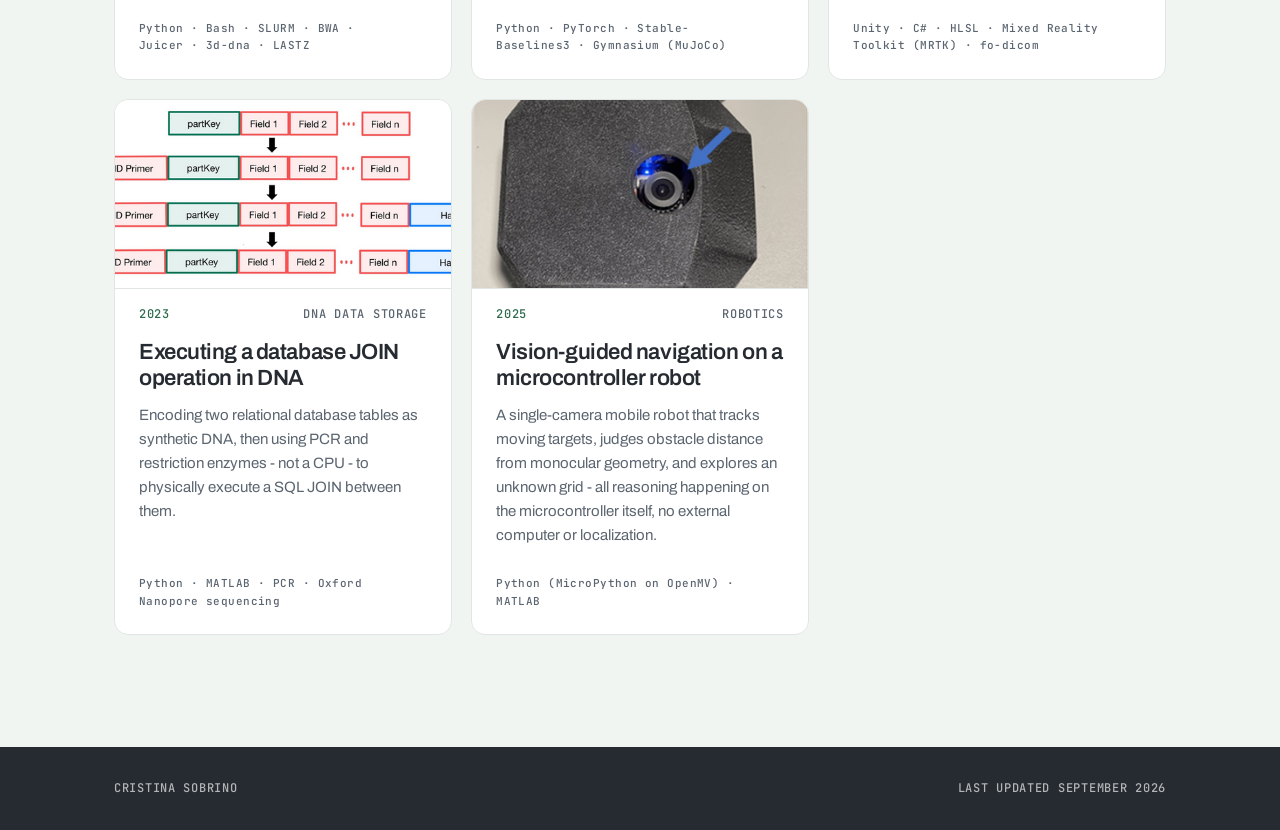
==== commit 5ff5c95b: "minor cover review" ====
--- a/index.html
+++ b/index.html
@@ -3,7 +3,7 @@
   <head>
     <meta charset="utf-8" />
     <meta name="viewport" content="width=device-width, initial-scale=1" />
-    <title>Cristina Sobrino — Engineering &amp; data science portfolio</title>
+    <title>Cristina Sobrino | Portfolio</title>
     <meta
       name="description"
       content="Selected engineering, data science and software projects."
@@ -45,8 +45,7 @@
         <div class="masthead__split">
           <div class="masthead__text">
             <p class="masthead__lede">
-              Bioengineer and health data scientist who cares about ML that survives contact with messy, real-world data. 
-              Open to data science / ML / automation roles across biotech, pharma, and health.
+              Hi, I'm Cristina. I'm a bioengineer working in data science, AI/ML, and lab automation. I like turning messy biological and health data into things that actually work (models, pipelines, workflows...) Looking for roles in biotech, pharma, and health.
             </p>
 
             <div class="contact mono">
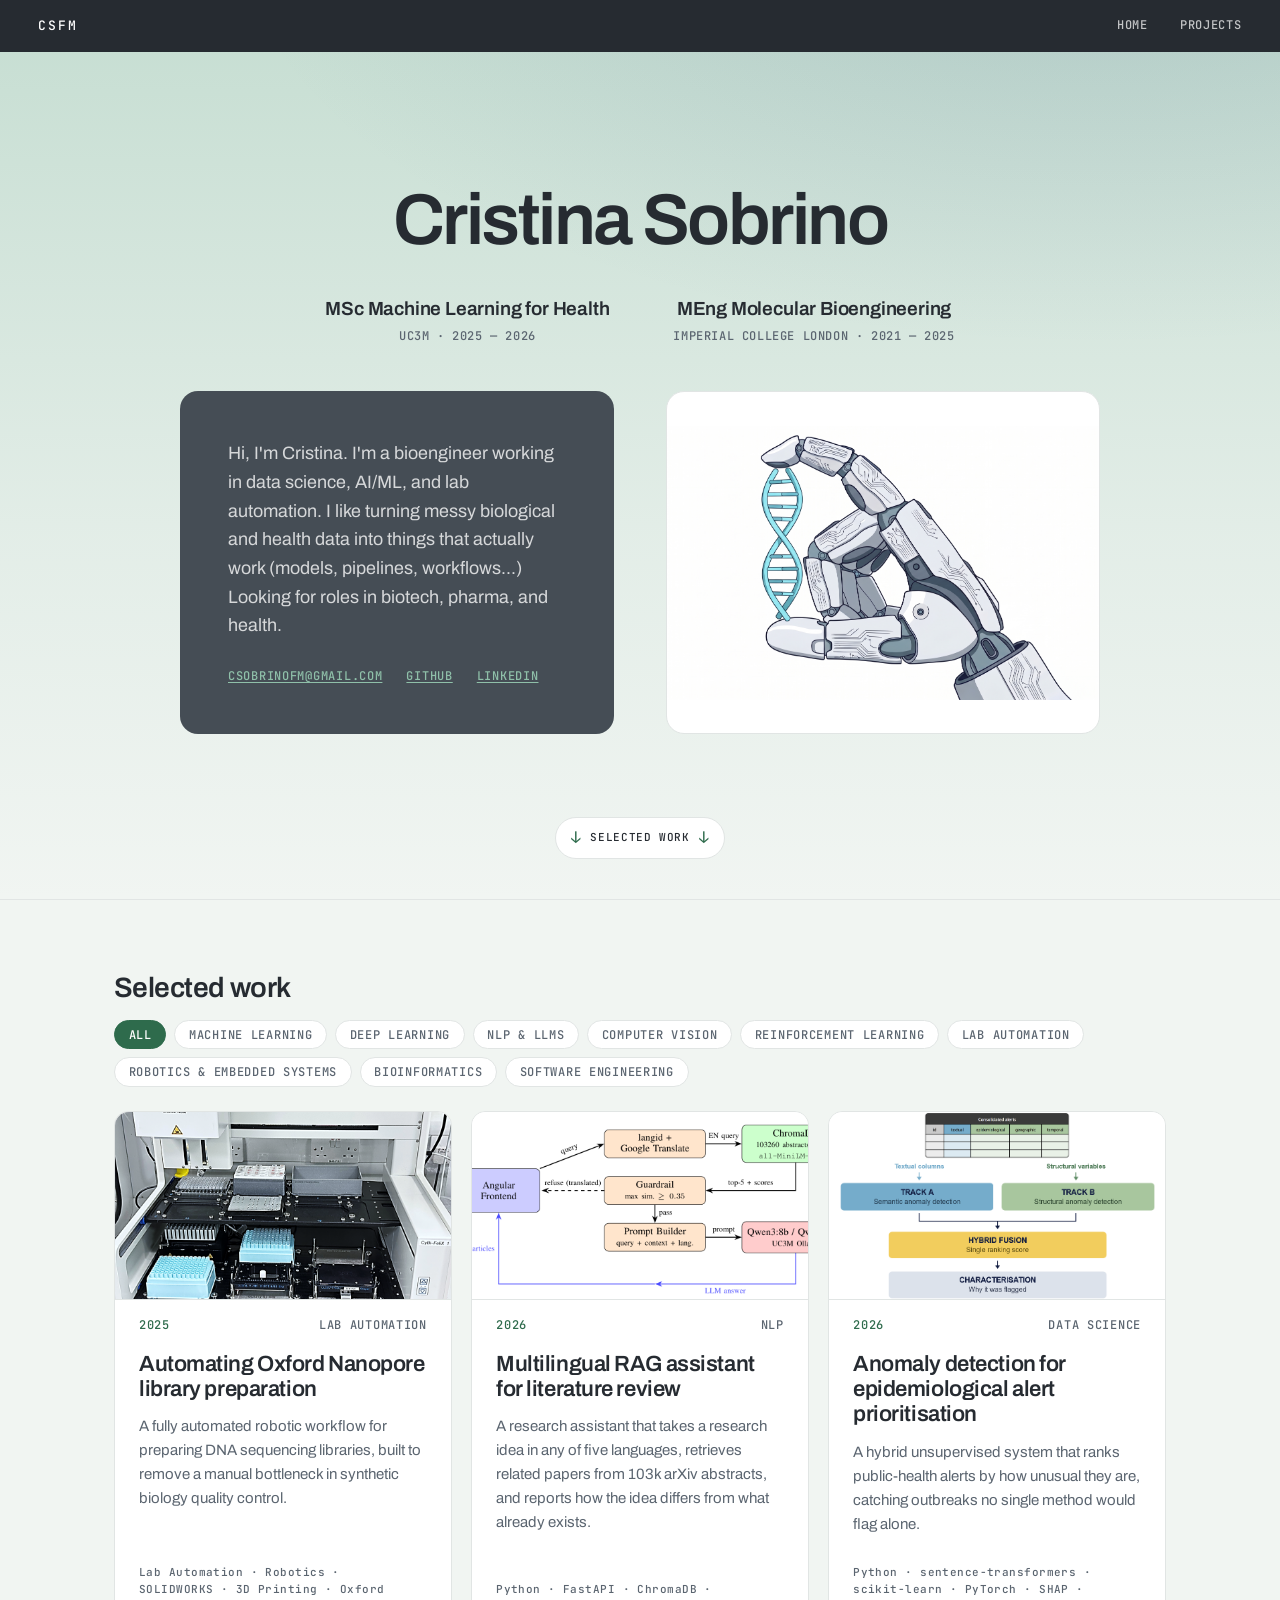
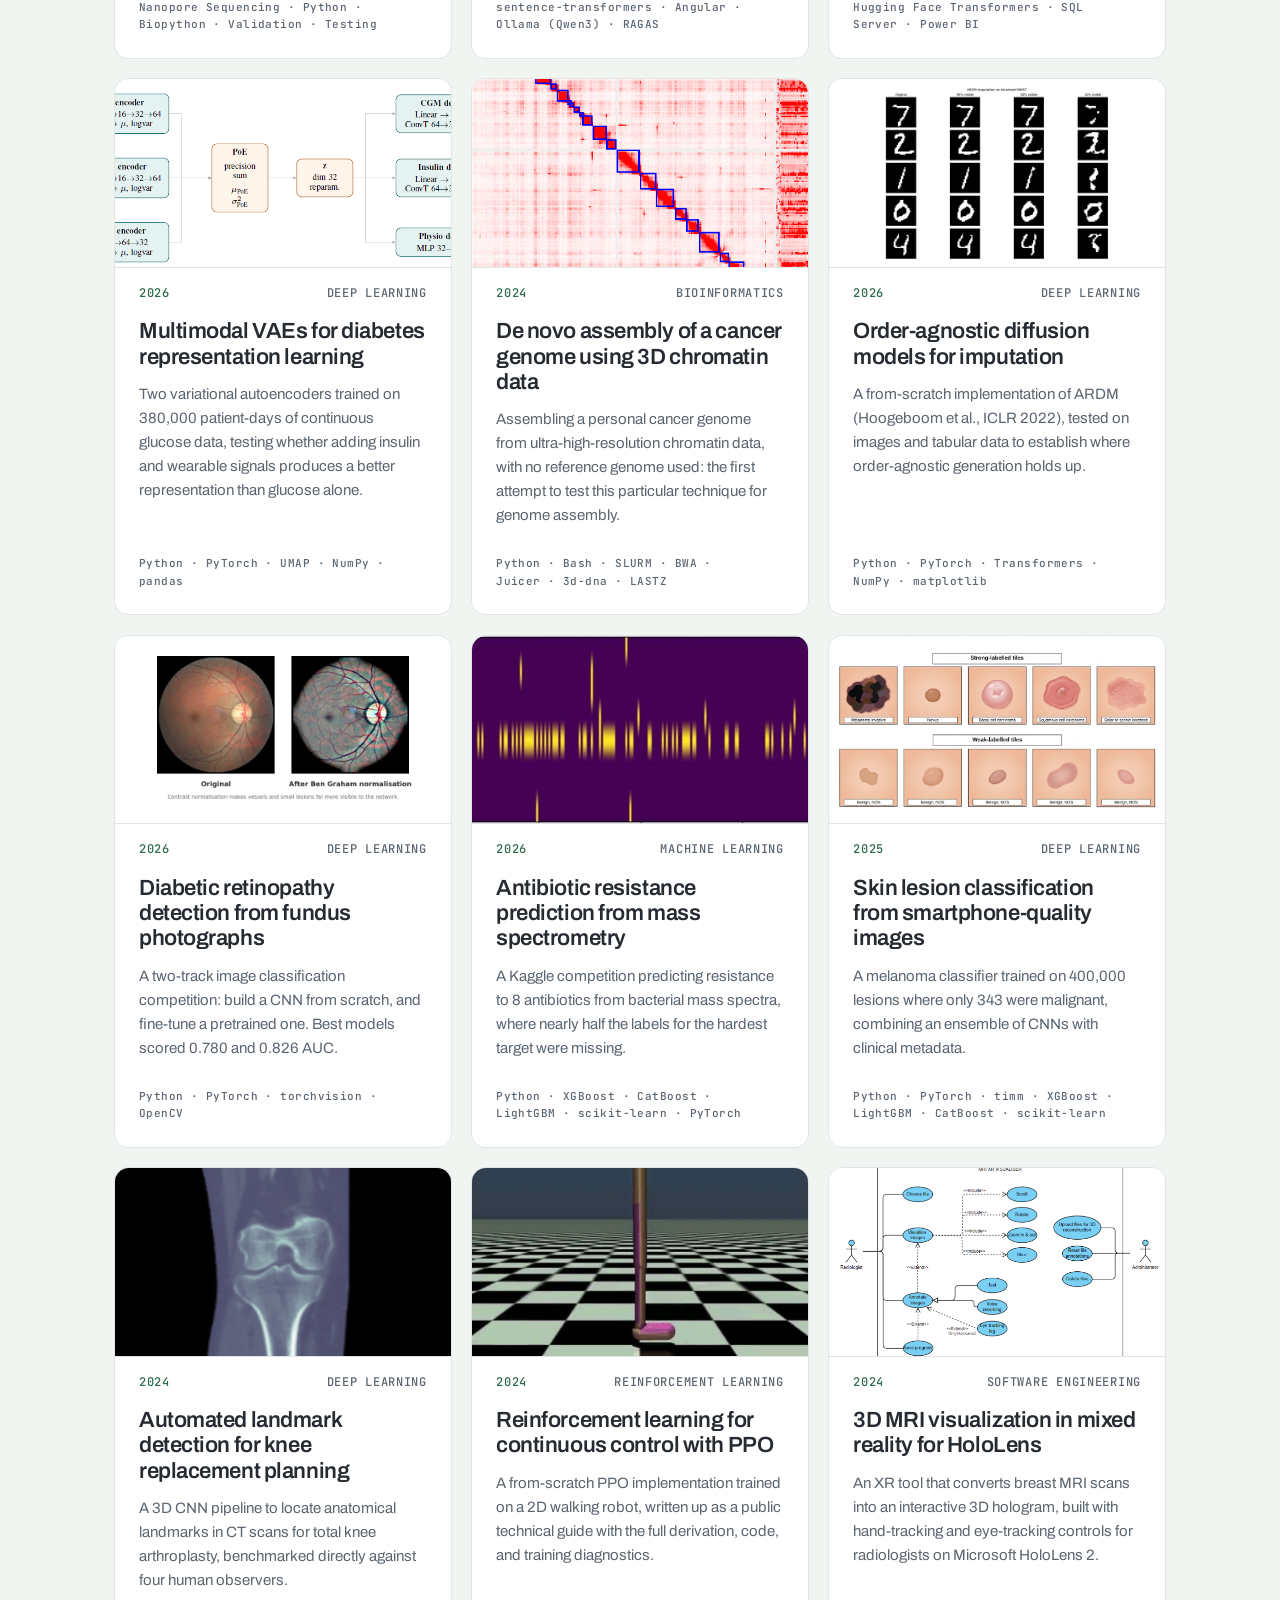
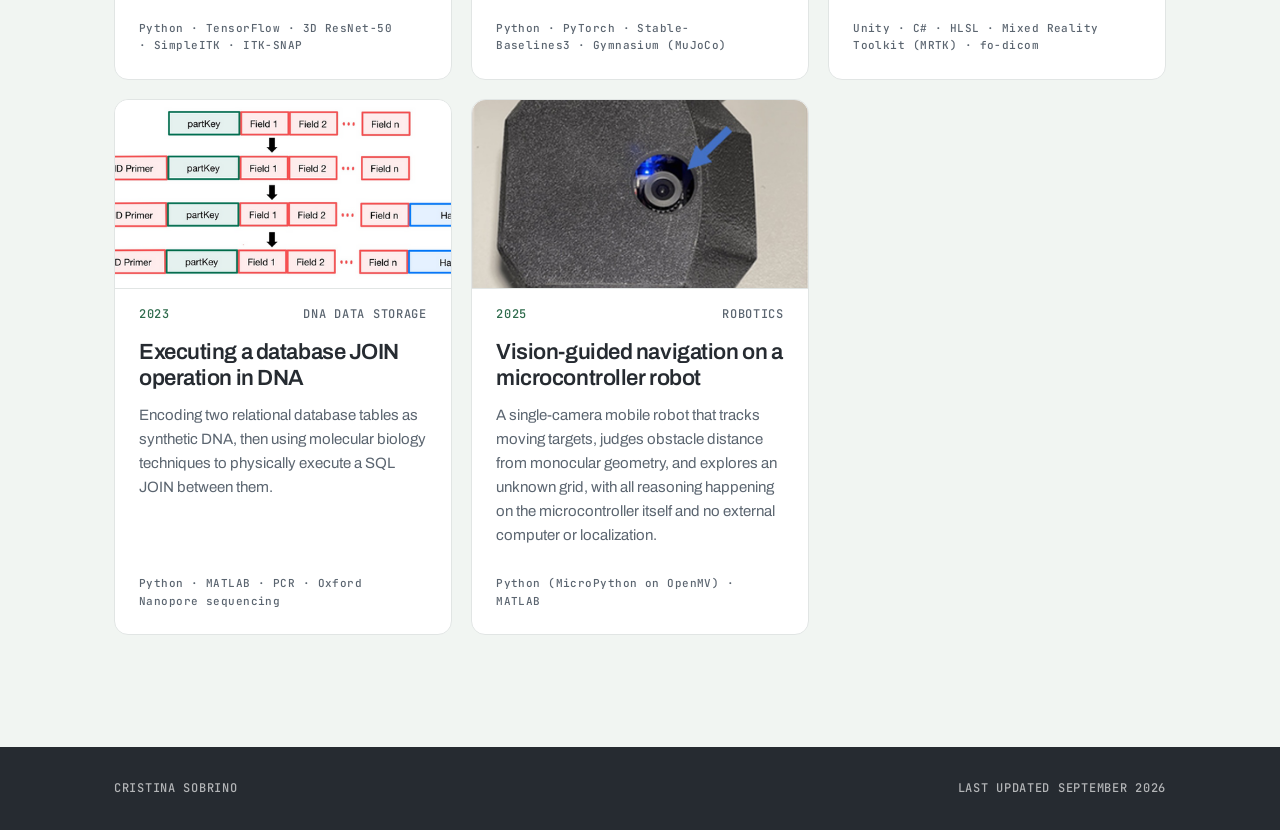
==== commit f871e0fc: "rendering fixes" ====
--- a/index.html
+++ b/index.html
@@ -59,8 +59,8 @@
             class="cover"
             src="assets/img/cover.jpg"
             alt=""
-            width="1200"
-            height="900"
+            width="2578"
+            height="1632"
           />
         </div>
       </div>
--- a/assets/css/style.css
+++ b/assets/css/style.css
@@ -153,7 +153,6 @@
   display: flex;
   flex-direction: column;
   min-height: calc(100svh - var(--nav-h));
-  overflow: hidden;
   border-bottom: 1px solid var(--rule);
   background:
     radial-gradient(
@@ -275,7 +274,7 @@
 }
 
 .masthead__name {
-  font-size: clamp(2.5rem, 6.5vw, 4.5rem);
+  font-size: clamp(2.5rem, 9vw, 4.5rem);
   letter-spacing: -0.035em;
   text-align: center;
   text-wrap: balance; /* if it wraps, split the lines evenly */
@@ -631,6 +630,37 @@
   margin: 0 0 1.125rem;
 }
 
+/* Subheadings divide a section into numbered stages. The rule above each one
+   is what makes them read as separate blocks rather than as more paragraphs. */
+.prose h3 {
+  margin: 2rem 0 0.875rem;
+  padding-top: 1.125rem;
+  border-top: 1px solid var(--rule);
+  font-family: var(--font-mono);
+  font-weight: 500;
+  font-size: 0.8125rem;
+  letter-spacing: 0.04em;
+  text-transform: uppercase;
+  color: var(--accent-deep);
+}
+
+.prose h2 + h3 {
+  margin-top: 1.25rem;
+}
+
+/* Closing note, set like the subheadings. */
+.prose__note {
+  margin: 2rem 0 0;
+  padding-top: 1.125rem;
+  border-top: 1px solid var(--rule);
+  font-family: var(--font-mono);
+  font-weight: 500;
+  font-size: 0.8125rem;
+  letter-spacing: 0.04em;
+  text-transform: uppercase;
+  color: var(--accent-deep);
+}
+
 .prose ul {
   margin: 0 0 1.125rem;
   padding-left: 1.1rem;
@@ -638,6 +668,26 @@
 
 .prose li {
   margin-bottom: 0.375rem;
+}
+
+/* A single figure marked small: a centred inset rather than a full-width
+   plate. Frame and image are pinned to the figure so neither can hold it
+   open at the image's natural width. */
+.section-images .figure--small {
+  width: 20rem;
+  max-width: 100%;
+  /* align-self, not auto margins: `.figure { margin: 0 }` is defined later at
+     equal specificity and would reset them. */
+  align-self: center;
+}
+
+.section-images .figure--small .figure__frame {
+  width: 100%;
+}
+
+.section-images .figure--small .figure__frame img {
+  width: 100%;
+  height: auto;
 }
 
 .gallery {
@@ -824,19 +874,56 @@
 
 /* ---------- Small screens ---------- */
 
-@media (max-width: 900px) {
+/* 1024px, not 900: half of a 1920 screen is 960px wide, which was falling
+   through to the desktop two-column hero and getting crammed. */
+@media (max-width: 1024px) {
+  /* The hero still fills the first screen; the content below is compressed so
+     that it fits inside one rather than being clipped by it. */
   .masthead__split {
     grid-template-columns: 1fr;
     gap: clamp(1.75rem, 5vh, 2.5rem);
   }
 
+  .masthead__text {
+    padding: clamp(1.25rem, 5vw, 1.75rem);
+  }
+
+  /* Stacked, the whole hero has to fit one screen, so the vertical rhythm is
+     compressed and the image is capped by viewport height. The cap is applied
+     to WIDTH (height x 1.58, the image's own ratio) so the picture simply gets
+     smaller instead of being letterboxed into a grey band or cropped. */
+  .masthead__inner {
+    padding-block: clamp(1.25rem, 3vh, 2rem) clamp(0.75rem, 1.5vh, 1rem);
+  }
+
+  .degrees {
+    margin-top: clamp(0.875rem, 2vh, 1.25rem);
+    gap: 0.5rem clamp(1.25rem, 4vw, 2rem);
+  }
+
+  .masthead__split {
+    margin-top: clamp(1rem, 2.5vh, 1.5rem);
+  }
+
+  .masthead__lede {
+    font-size: 0.9375rem;
+  }
+
   .cover {
     height: auto;
     min-height: 0;
-    aspect-ratio: 16 / 9;
-    max-height: 38vh;
-  }
-
+    aspect-ratio: auto;
+    max-height: none;
+    max-width: min(100%, calc(30vh * 1.58));
+    margin-inline: auto;
+  }
+
+  .masthead__foot {
+    padding-block: 0 clamp(1rem, 2vh, 1.5rem);
+  }
+}
+
+@media (max-width: 900px) {
   .layout {
     grid-template-columns: 1fr;
   }
@@ -848,6 +935,12 @@
 }
 
 @media (max-width: 640px) {
+  /* An inset is unreadable on a phone — give small figures the full
+     column back. */
+  .section-images .figure--small {
+    width: 100%;
+  }
+
   /* Mono runs wide — keep long degree titles on one line */
   .degree__title {
     font-size: 0.875rem;
@@ -861,10 +954,6 @@
     grid-template-columns: 1fr;
   }
 
-  /* Stacked hero needs to give the scroll cue room on short phones */
-  .cover {
-    aspect-ratio: 2 / 1;
-  }
 
   .contact {
     padding-top: clamp(1.25rem, 2.5vh, 1.75rem);
@@ -888,3 +977,62 @@
     flex-direction: column;
   }
 }
+
+/* ---------- Prose tables ---------- */
+/* Tables carry more columns than the prose measure allows, so they are let
+   out of it and scroll horizontally on narrow screens. */
+.table-wrap {
+  margin: 1.5rem 0;
+  overflow-x: auto;
+}
+
+.table {
+  width: 100%;
+  border-collapse: collapse;
+  font-size: 0.875rem;
+  line-height: 1.5;
+}
+
+.table caption {
+  caption-side: bottom;
+  text-align: left;
+  padding-top: 0.625rem;
+  color: var(--muted);
+  font-family: var(--font-mono);
+  font-weight: 500;
+  font-size: 0.75rem;
+}
+
+.table th {
+  text-align: left;
+  vertical-align: bottom;
+  font-family: var(--font-mono);
+  font-weight: 500;
+  font-size: 0.75rem;
+  letter-spacing: 0.02em;
+  text-transform: uppercase;
+  color: var(--accent-deep);
+  padding: 0 1rem 0.5rem 0;
+  border-bottom: 1px solid var(--ink);
+}
+
+.table td {
+  vertical-align: top;
+  padding: 0.625rem 1rem 0.625rem 0;
+  border-bottom: 1px solid var(--rule);
+}
+
+.table th:last-child,
+.table td:last-child {
+  padding-right: 0;
+}
+
+.table tbody tr:last-child td {
+  border-bottom: none;
+}
+
+@media (max-width: 640px) {
+  .table {
+    min-width: 34rem;
+  }
+}
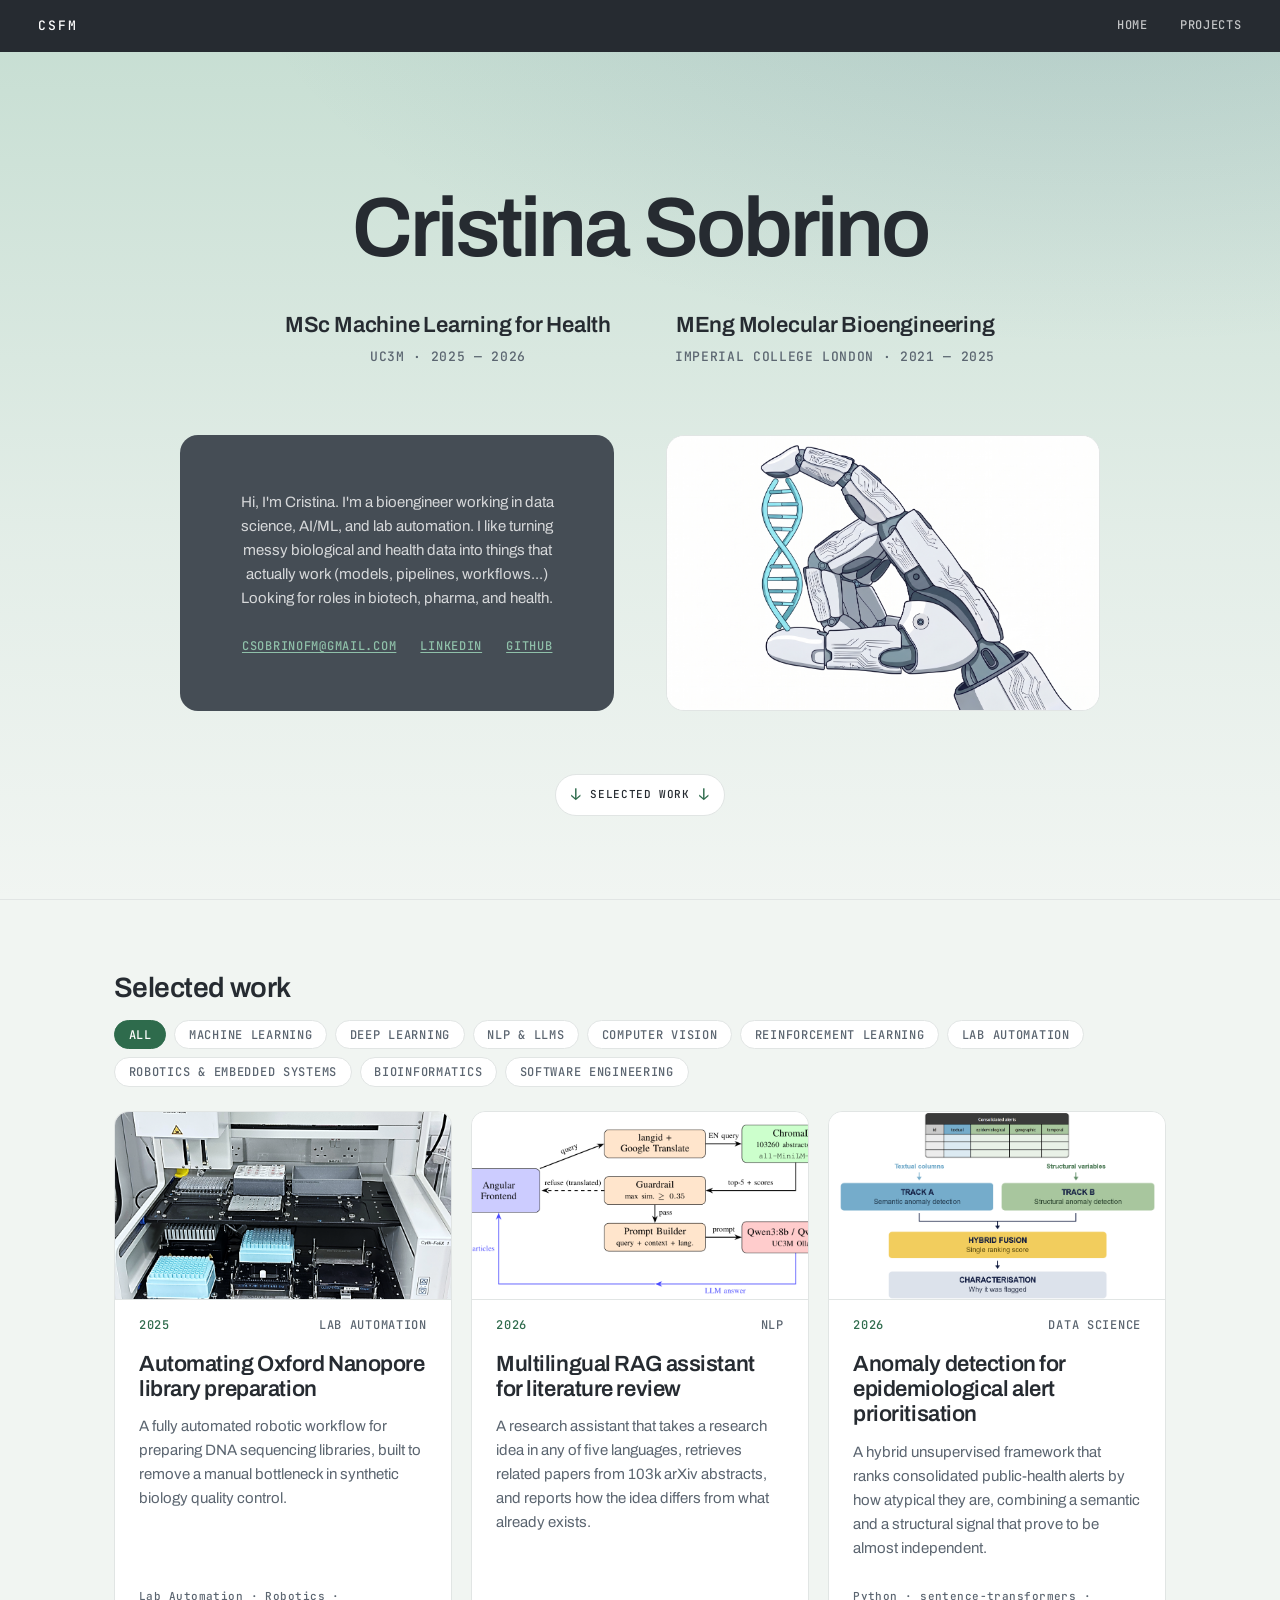
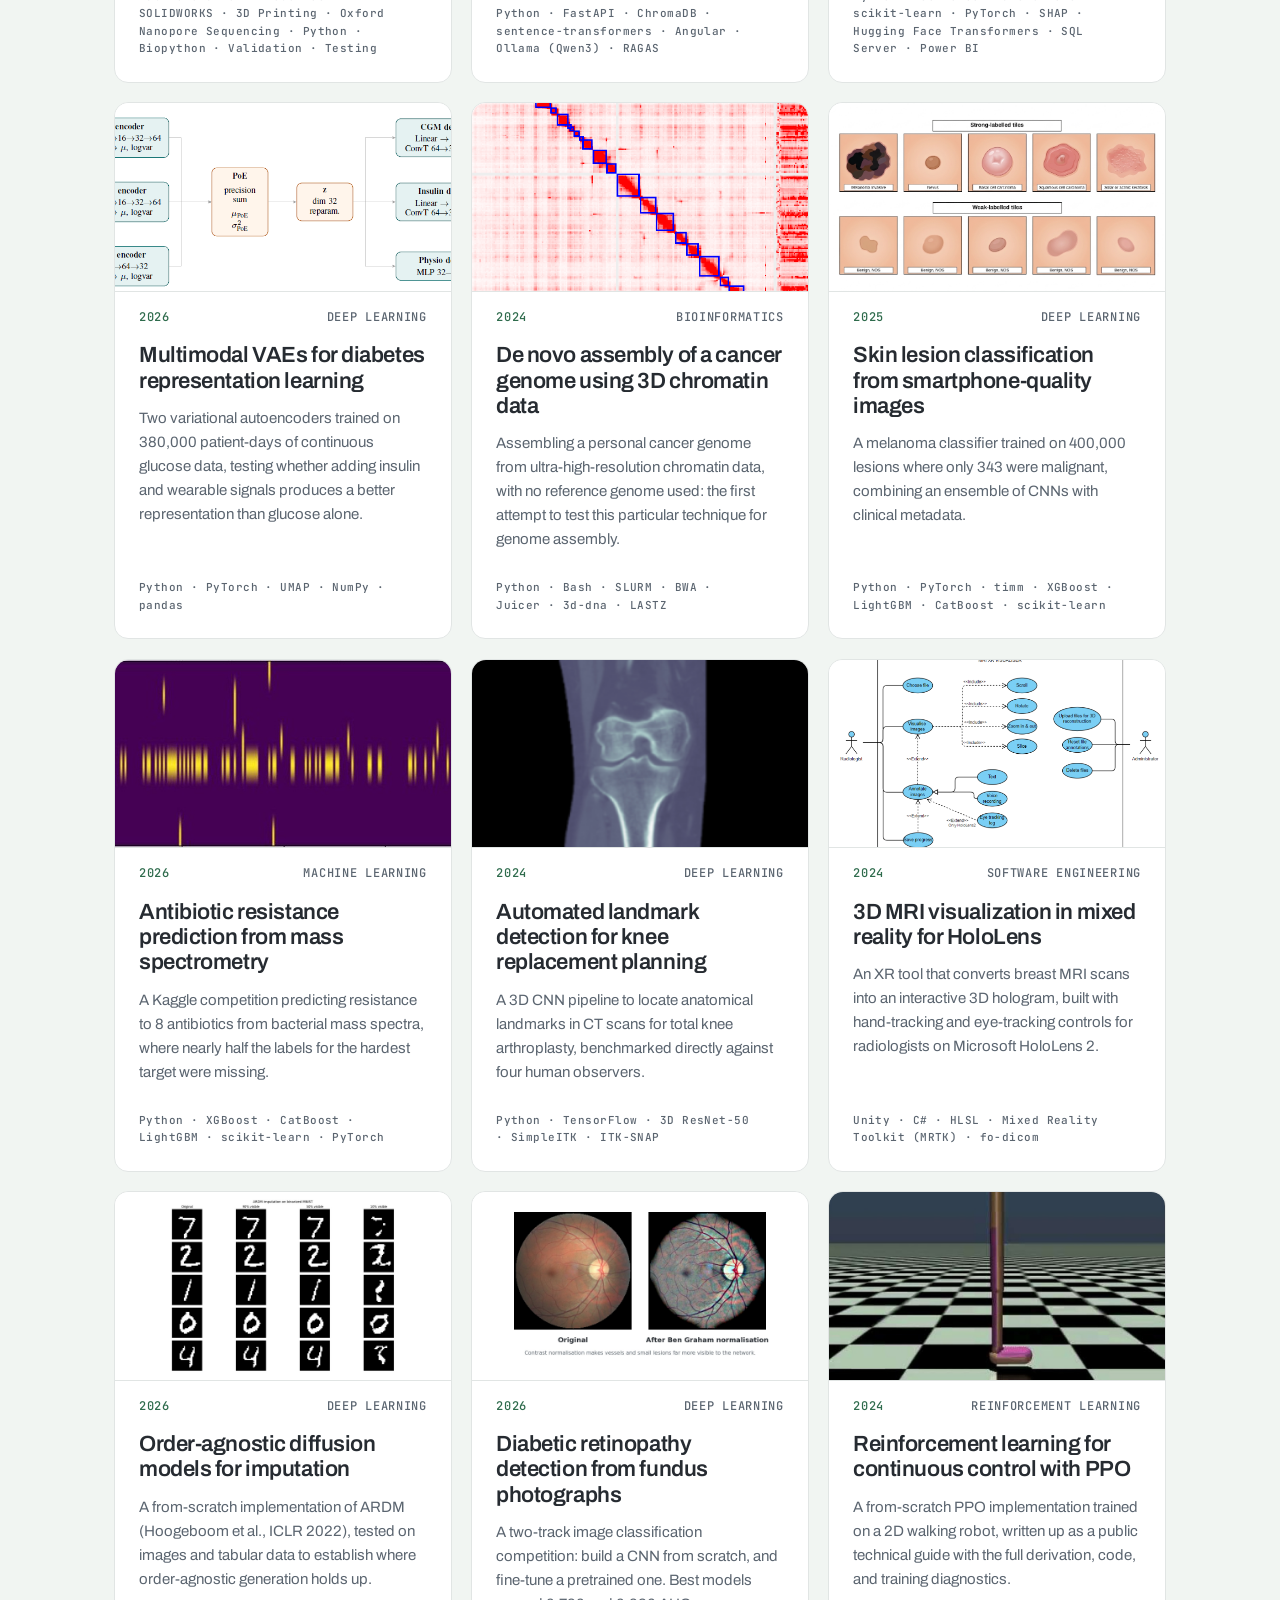
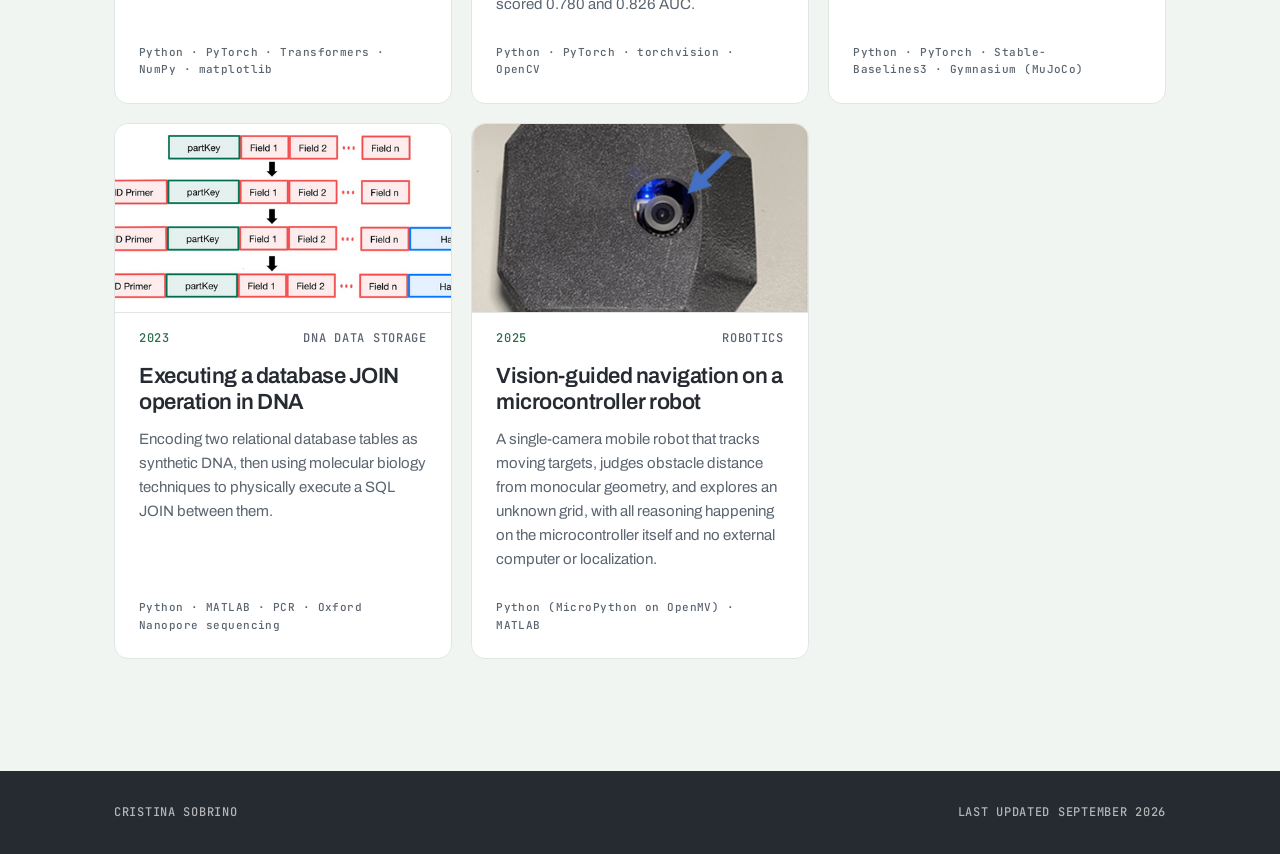
==== commit 43a11e9e: "links added" ====
--- a/index.html
+++ b/index.html
@@ -50,8 +50,8 @@
 
             <div class="contact mono">
               <a href="mailto:csobrinofm@gmail.com">csobrinofm@gmail.com</a>
-              <a href="#">GitHub</a>
-              <a href="#">LinkedIn</a>
+              <a href="https://www.linkedin.com/in/cristina-sobrino/">LinkedIn</a>
+              <a href="https://github.com/crissobrino">GitHub</a>
             </div>
           </div>
 
--- a/assets/css/style.css
+++ b/assets/css/style.css
@@ -152,6 +152,7 @@
   position: relative;
   display: flex;
   flex-direction: column;
+  justify-content: center;
   min-height: calc(100svh - var(--nav-h));
   border-bottom: 1px solid var(--rule);
   background:
@@ -171,7 +172,7 @@
 /* padding-block only — .shell owns the horizontal gutter */
 /* Cover: name across the top, then info left and image right */
 .masthead__inner {
-  flex: 1;
+  flex: 0 1 auto;
   display: flex;
   flex-direction: column;
   justify-content: center;
@@ -184,7 +185,7 @@
   grid-template-columns: minmax(0, 1fr) minmax(0, 1fr);
   align-items: stretch;
   gap: clamp(1.75rem, 4vw, 3.25rem);
-  margin-top: clamp(2rem, 5vh, 3.5rem);
+  margin-top: clamp(2.75rem, 7.5vh, 5rem);
   width: 100%;
   max-width: 920px;
   margin-inline: auto;
@@ -203,7 +204,13 @@
 
 .masthead__text .masthead__lede {
   max-width: none;
+  text-align: center;
   color: rgba(255, 255, 255, 0.78);
+}
+
+/* Contact row follows the centred lede rather than sitting left of it */
+.masthead__text .contact {
+  justify-content: center;
 }
 
 .masthead__text .contact a {
@@ -227,7 +234,7 @@
 .masthead__foot {
   display: flex;
   justify-content: center;
-  padding-block: 0 clamp(2rem, 4.5vh, 3rem);
+  padding-block: clamp(2.25rem, 5vh, 3.25rem) clamp(1rem, 2vh, 1.5rem);
 }
 
 .cue {
@@ -274,7 +281,7 @@
 }
 
 .masthead__name {
-  font-size: clamp(2.5rem, 9vw, 4.5rem);
+  font-size: clamp(2.75rem, 9.5vw, 5.25rem);
   letter-spacing: -0.035em;
   text-align: center;
   text-wrap: balance; /* if it wraps, split the lines evenly */
@@ -283,7 +290,9 @@
 .masthead__lede {
   max-width: 38ch;
   margin: 0;
-  font-size: clamp(1rem, 1.4vw, 1.125rem);
+  /* Deliberately below .degree__title (1.1875rem) so the degrees stay the
+     louder line in the hero. */
+  font-size: clamp(0.9375rem, 1.15vw, 1.0625rem);
   color: var(--muted);
 }
 
@@ -306,7 +315,7 @@
 
 /* Sans for the degree itself — mono is for labels and numbers, not content */
 .degree__title {
-  font-size: 1.1875rem;
+  font-size: 1.375rem;
   font-weight: 600;
   letter-spacing: -0.01em;
   color: var(--ink);
@@ -315,7 +324,7 @@
 .degree__meta {
   font-family: var(--font-mono);
   font-weight: 500;
-  font-size: 0.75rem;
+  font-size: 0.8125rem;
   letter-spacing: 0.05em;
   text-transform: uppercase;
   color: var(--muted);
@@ -690,6 +699,23 @@
   height: auto;
 }
 
+/* Medium: three quarters of the text measure, for figures that are legible
+   smaller but still need more room than an inset. */
+.section-images .figure--medium {
+  width: calc(var(--measure) * 0.75);
+  max-width: 100%;
+  align-self: center;
+}
+
+.section-images .figure--medium .figure__frame {
+  width: 100%;
+}
+
+.section-images .figure--medium .figure__frame img {
+  width: 100%;
+  height: auto;
+}
+
 .gallery {
   display: flex;
   flex-wrap: wrap;
@@ -872,6 +898,43 @@
   }
 }
 
+/* Short viewports, at any width. Browser chrome varies (a bookmarks bar alone
+   costs ~40px), so a window that fits the hero in one browser can push the
+   scroll cue below the fold in another. Compress the vertical rhythm and cap
+   the image by viewport height so the cue always lands on the first screen.
+   The cap is applied to WIDTH (height x 1.58, the image's own ratio) so the
+   picture shrinks rather than letterboxing. */
+@media (max-height: 820px) {
+  .masthead__inner {
+    padding-block: clamp(1rem, 2.5vh, 1.75rem) clamp(0.5rem, 1.5vh, 1rem);
+  }
+
+  .masthead__name {
+    font-size: clamp(2.25rem, 6.5vw, 4rem);
+  }
+
+  .degrees {
+    margin-top: clamp(0.75rem, 1.5vh, 1rem);
+  }
+
+  .masthead__split {
+    margin-top: clamp(1.5rem, 3.5vh, 2.25rem);
+  }
+
+  .masthead__text {
+    padding: clamp(1rem, 2.5vw, 1.5rem);
+  }
+
+  .cover {
+    max-width: min(100%, calc(40vh * 1.58));
+    margin-inline: auto;
+  }
+
+  .masthead__foot {
+    padding-block: clamp(1.5rem, 3.5vh, 2.25rem) clamp(0.75rem, 1.5vh, 1.25rem);
+  }
+}
+
 /* ---------- Small screens ---------- */
 
 /* 1024px, not 900: half of a 1920 screen is 960px wide, which was falling
@@ -937,17 +1000,23 @@
 @media (max-width: 640px) {
   /* An inset is unreadable on a phone — give small figures the full
      column back. */
-  .section-images .figure--small {
+  .section-images .figure--small,
+  .section-images .figure--medium {
     width: 100%;
   }
 
   /* Mono runs wide — keep long degree titles on one line */
   .degree__title {
+    font-size: 1rem;
+  }
+
+  /* Degrees shrink here too, so the lede has to come down with them */
+  .masthead__lede {
     font-size: 0.875rem;
   }
 
   .degree__meta {
-    font-size: 0.6875rem;
+    font-size: 0.75rem;
   }
 
   .grid {
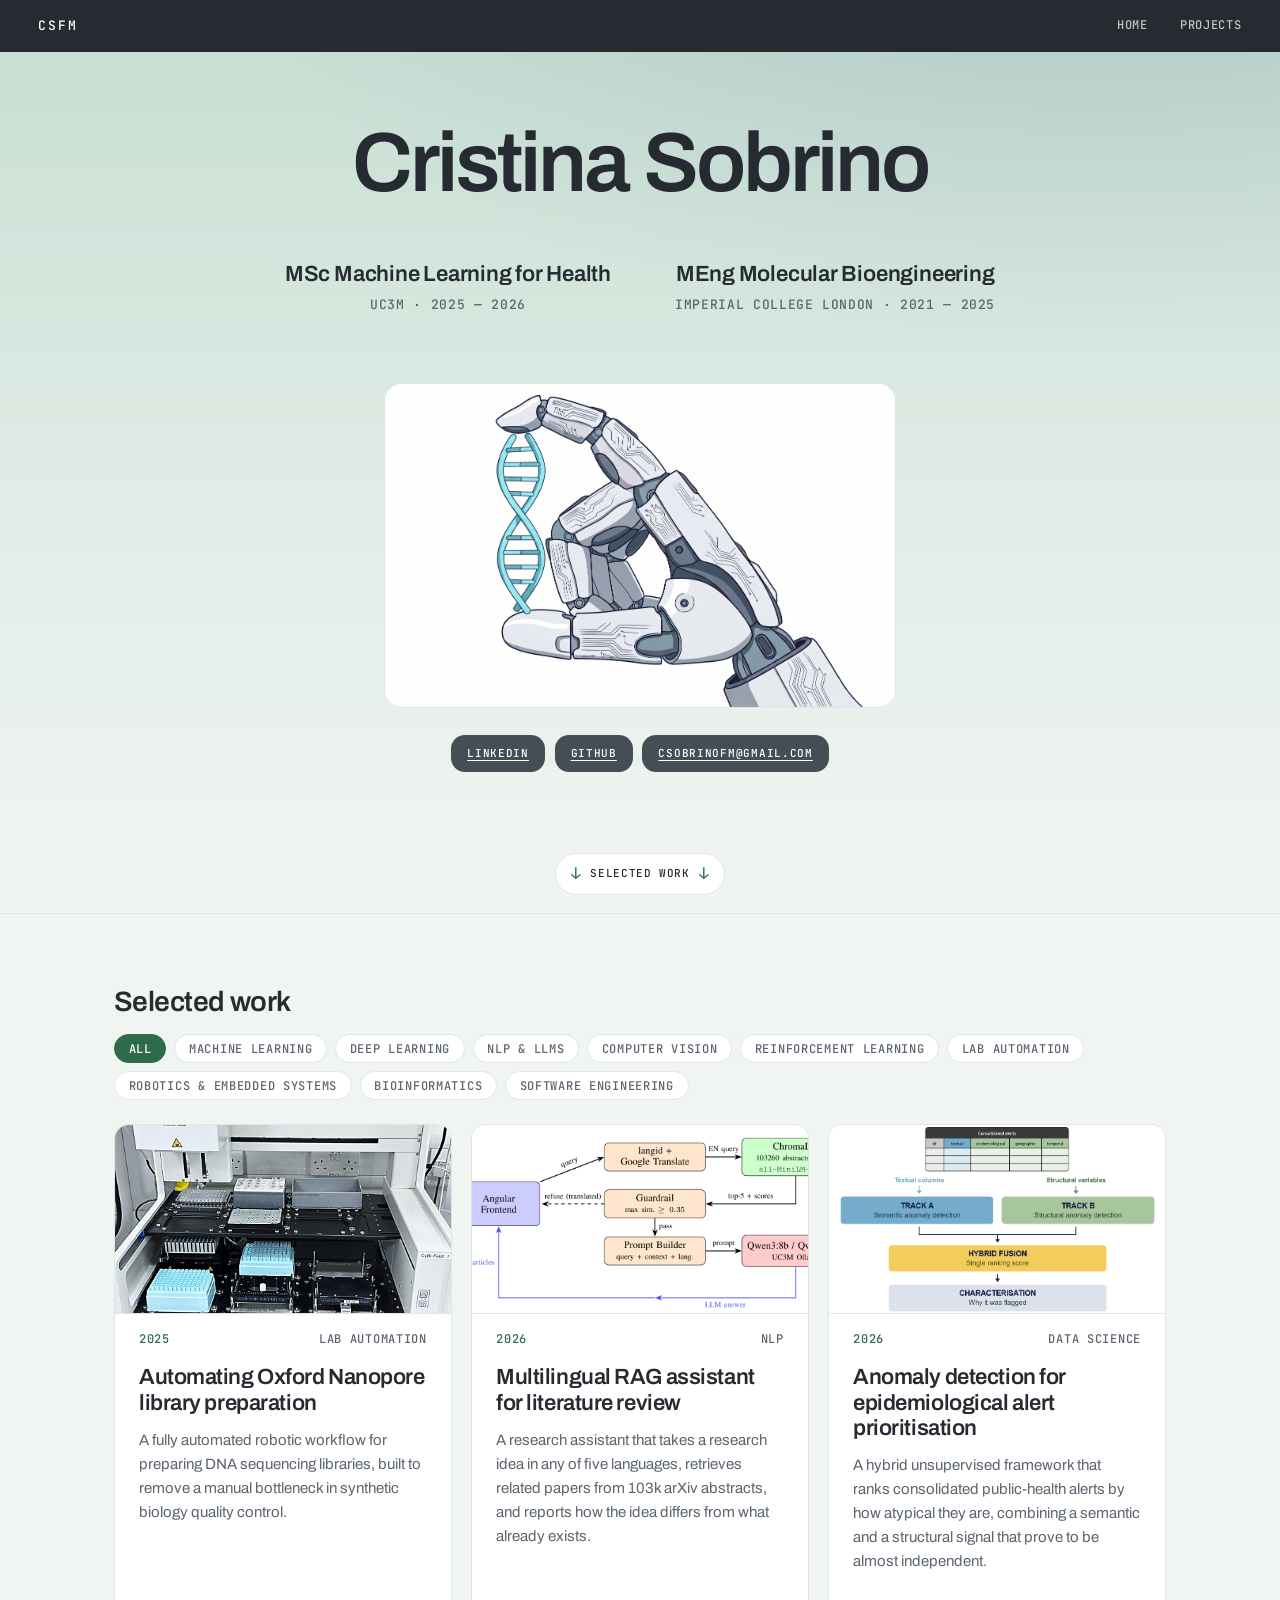
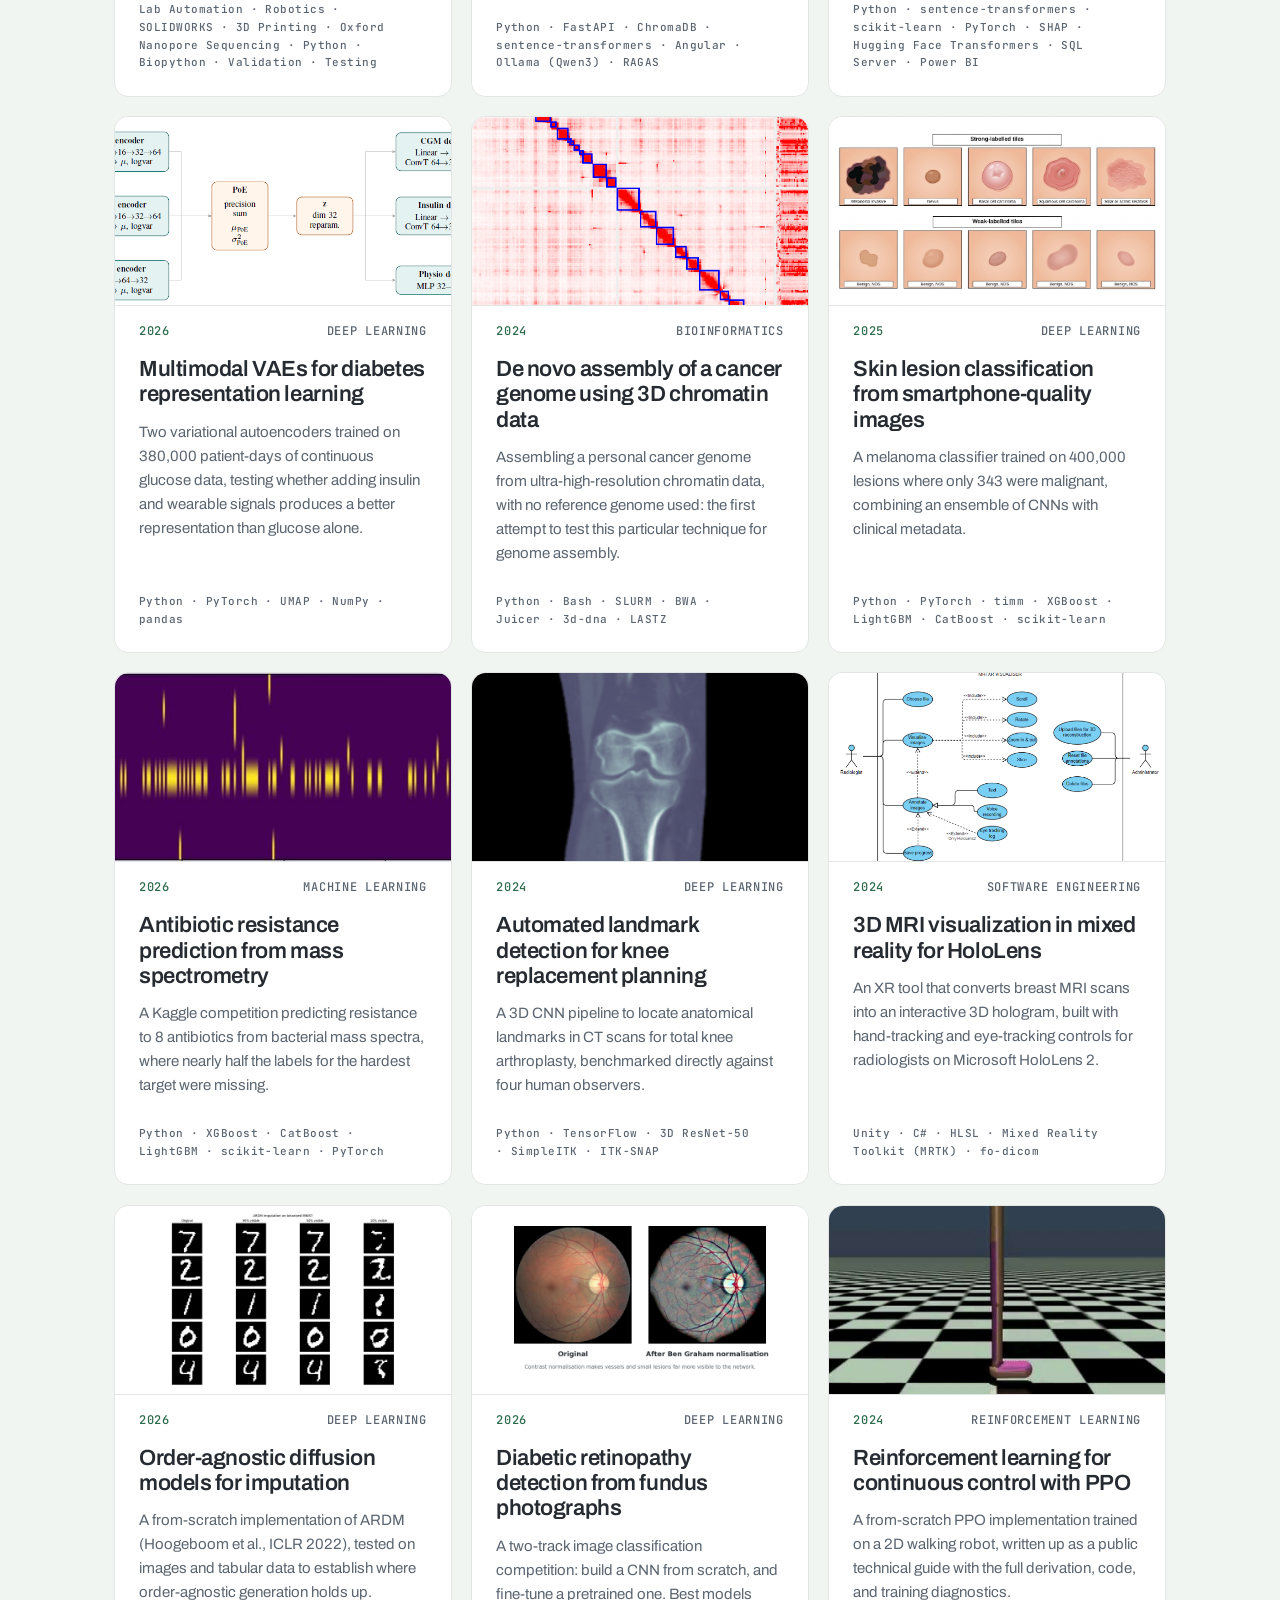
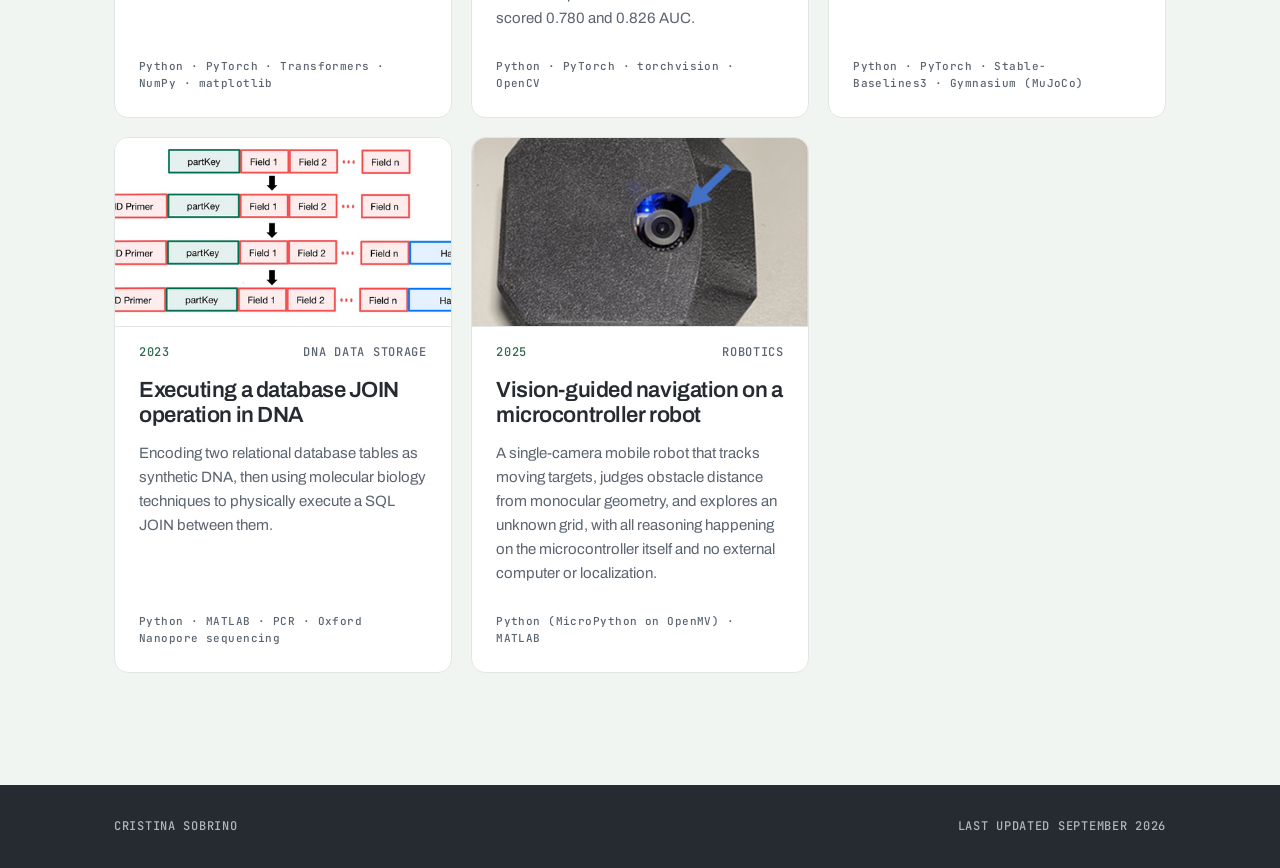
==== commit 66da76e3: "standard cover" ====
--- a/index.html
+++ b/index.html
@@ -43,25 +43,27 @@
         </ul>
 
         <div class="masthead__split">
-          <div class="masthead__text">
-            <p class="masthead__lede">
-              Hi, I'm Cristina. I'm a bioengineer working in data science, AI/ML, and lab automation. I like turning messy biological and health data into things that actually work (models, pipelines, workflows...) Looking for roles in biotech, pharma, and health.
-            </p>
-
-            <div class="contact mono">
-              <a href="mailto:csobrinofm@gmail.com">csobrinofm@gmail.com</a>
-              <a href="https://www.linkedin.com/in/cristina-sobrino/">LinkedIn</a>
-              <a href="https://github.com/crissobrino">GitHub</a>
-            </div>
-          </div>
-
           <img
             class="cover"
-            src="assets/img/cover.jpg"
+            src="assets/img/cover_bio.jpg"
             alt=""
             width="2578"
             height="1632"
           />
+
+          <div class="masthead__text">
+            <div class="contact contact--stack mono">
+              <a class="contact__btn" href="https://www.linkedin.com/in/cristina-sobrino/">
+                <span>LinkedIn</span>
+              </a>
+              <a class="contact__btn" href="https://github.com/crissobrino">
+                <span>GitHub</span>
+              </a>
+              <a class="contact__btn" href="mailto:csobrinofm@gmail.com">
+                <span>csobrinofm@gmail.com</span>
+              </a>
+            </div>
+          </div>
         </div>
       </div>
 
--- a/assets/css/style.css
+++ b/assets/css/style.css
@@ -179,27 +179,24 @@
   padding-block: clamp(2.25rem, 7vh, 5rem) clamp(1rem, 2vh, 1.5rem);
 }
 
-/* Both columns stretch to one shared top and bottom edge, at equal width */
+/* One centred column: the cover image, then the contact buttons in a row */
 .masthead__split {
   display: grid;
-  grid-template-columns: minmax(0, 1fr) minmax(0, 1fr);
-  align-items: stretch;
-  gap: clamp(1.75rem, 4vw, 3.25rem);
+  grid-template-columns: minmax(0, 1fr);
+  justify-items: center;
+  gap: clamp(1.25rem, 3vh, 2rem);
   margin-top: clamp(2.75rem, 7.5vh, 5rem);
   width: 100%;
   max-width: 920px;
   margin-inline: auto;
 }
 
+/* No panel of its own: the three contact links are the grey boxes, sized to
+   their text and centred under the cover image. */
 .masthead__text {
   display: flex;
-  flex-direction: column;
-  align-items: stretch;
   justify-content: center;
-  padding: clamp(1.5rem, 4.5vw, 3rem);
-  border-radius: calc(var(--radius) + 4px);
-  background: var(--panel);
-  color: var(--surface);
+  width: 100%;
 }
 
 .masthead__text .masthead__lede {
@@ -221,10 +218,50 @@
   color: var(--surface);
 }
 
+/* Three grey boxes side by side, each hugging its text. They wrap onto a
+   second centred line when the row runs out of room, as on a phone. */
+.masthead__text .contact--stack {
+  flex-wrap: wrap;
+  justify-content: center;
+  gap: 0.6rem;
+  padding-top: 0;
+}
+
+.masthead__text .contact--stack .contact__btn {
+  display: flex;
+  align-items: center;
+  justify-content: center;
+  padding: 0.6rem 1rem;
+  border-radius: var(--radius);
+  white-space: nowrap;
+  text-align: center;
+  background: var(--panel);
+  color: var(--surface);
+  font-size: 0.6875rem;
+  /* Underlined label marks it as a link, in place of the old arrows */
+  text-decoration: underline;
+  text-decoration-thickness: 1px;
+  text-underline-offset: 0.25em;
+  transition: background-color 0.18s, color 0.18s;
+}
+
+.masthead__text .contact--stack .contact__btn:hover {
+  background: var(--accent);
+  color: var(--ink);
+}
+
+@media (prefers-reduced-motion: reduce) {
+  .masthead__text .contact--stack .contact__btn {
+    transition: none;
+  }
+}
+
+/* Capped by viewport height (width = height x 1.58, the image's ratio) so the
+   image and the button row under it still fit the first screen. */
 .cover {
   width: 100%;
+  max-width: min(100%, calc(36vh * 1.58));
   height: auto;
-  align-self: stretch;
   object-fit: contain;
   border: 1px solid var(--rule);
   border-radius: calc(var(--radius) + 4px);
@@ -234,7 +271,7 @@
 .masthead__foot {
   display: flex;
   justify-content: center;
-  padding-block: clamp(2.25rem, 5vh, 3.25rem) clamp(1rem, 2vh, 1.5rem);
+  padding-block: clamp(3rem, 7vh, 4.5rem) clamp(1rem, 2vh, 1.5rem);
 }
 
 .cue {
@@ -302,7 +339,7 @@
   flex-wrap: wrap;
   justify-content: center;
   gap: 0.75rem clamp(2rem, 5vw, 4rem);
-  margin: clamp(1.5rem, 3.5vh, 2.5rem) 0 0;
+  margin: clamp(2.25rem, 5vh, 3.25rem) 0 0;
   padding: 0;
   list-style: none;
   text-align: center;
@@ -906,7 +943,7 @@
    picture shrinks rather than letterboxing. */
 @media (max-height: 820px) {
   .masthead__inner {
-    padding-block: clamp(1rem, 2.5vh, 1.75rem) clamp(0.5rem, 1.5vh, 1rem);
+    padding-block: clamp(2.5rem, 5.5vh, 3.25rem) clamp(0.5rem, 1.5vh, 1rem);
   }
 
   .masthead__name {
@@ -914,24 +951,20 @@
   }
 
   .degrees {
-    margin-top: clamp(0.75rem, 1.5vh, 1rem);
+    margin-top: clamp(1.25rem, 3vh, 1.75rem);
   }
 
   .masthead__split {
-    margin-top: clamp(1.5rem, 3.5vh, 2.25rem);
-  }
-
-  .masthead__text {
-    padding: clamp(1rem, 2.5vw, 1.5rem);
+    margin-top: clamp(2.25rem, 5vh, 3rem);
   }
 
   .cover {
-    max-width: min(100%, calc(40vh * 1.58));
+    max-width: min(100%, calc(34vh * 1.58));
     margin-inline: auto;
   }
 
   .masthead__foot {
-    padding-block: clamp(1.5rem, 3.5vh, 2.25rem) clamp(0.75rem, 1.5vh, 1.25rem);
+    padding-block: clamp(2.25rem, 5vh, 3.25rem) clamp(0.75rem, 1.5vh, 1.25rem);
   }
 }
 
@@ -947,25 +980,21 @@
     gap: clamp(1.75rem, 5vh, 2.5rem);
   }
 
-  .masthead__text {
-    padding: clamp(1.25rem, 5vw, 1.75rem);
-  }
-
   /* Stacked, the whole hero has to fit one screen, so the vertical rhythm is
      compressed and the image is capped by viewport height. The cap is applied
      to WIDTH (height x 1.58, the image's own ratio) so the picture simply gets
      smaller instead of being letterboxed into a grey band or cropped. */
   .masthead__inner {
-    padding-block: clamp(1.25rem, 3vh, 2rem) clamp(0.75rem, 1.5vh, 1rem);
+    padding-block: clamp(2.75rem, 6vh, 3.5rem) clamp(0.75rem, 1.5vh, 1rem);
   }
 
   .degrees {
-    margin-top: clamp(0.875rem, 2vh, 1.25rem);
+    margin-top: clamp(1.25rem, 3vh, 1.75rem);
     gap: 0.5rem clamp(1.25rem, 4vw, 2rem);
   }
 
   .masthead__split {
-    margin-top: clamp(1rem, 2.5vh, 1.5rem);
+    margin-top: clamp(1.75rem, 4.5vh, 2.5rem);
   }
 
   .masthead__lede {
@@ -982,7 +1011,7 @@
   }
 
   .masthead__foot {
-    padding-block: 0 clamp(1rem, 2vh, 1.5rem);
+    padding-block: clamp(1.5rem, 4vh, 2.5rem) clamp(1rem, 2vh, 1.5rem);
   }
 }
 
@@ -1005,6 +1034,22 @@
     width: 100%;
   }
 
+  /* Larger than the base and short-screen sizes, which bottom out around
+     36-44px on a phone; balance splits it over two even lines if needed. */
+  .masthead__name {
+    font-size: clamp(2.75rem, 13vw, 3.75rem);
+  }
+
+  /* Smaller image and buttons free up height, which goes to the gap above
+     the name instead of the hero filling edge to edge. */
+  .masthead__inner {
+    padding-top: clamp(3.5rem, 18vh - 3.5rem, 6rem);
+  }
+
+  .cover {
+    max-width: min(100%, calc(22vh * 1.58));
+  }
+
   /* Mono runs wide — keep long degree titles on one line */
   .degree__title {
     font-size: 1rem;
@@ -1017,6 +1062,12 @@
 
   .degree__meta {
     font-size: 0.75rem;
+  }
+
+  /* Contact labels no louder than the degree lines above them */
+  .masthead__text .contact--stack .contact__btn {
+    padding: 0.45rem 0.75rem;
+    font-size: 0.625rem;
   }
 
   .grid {
